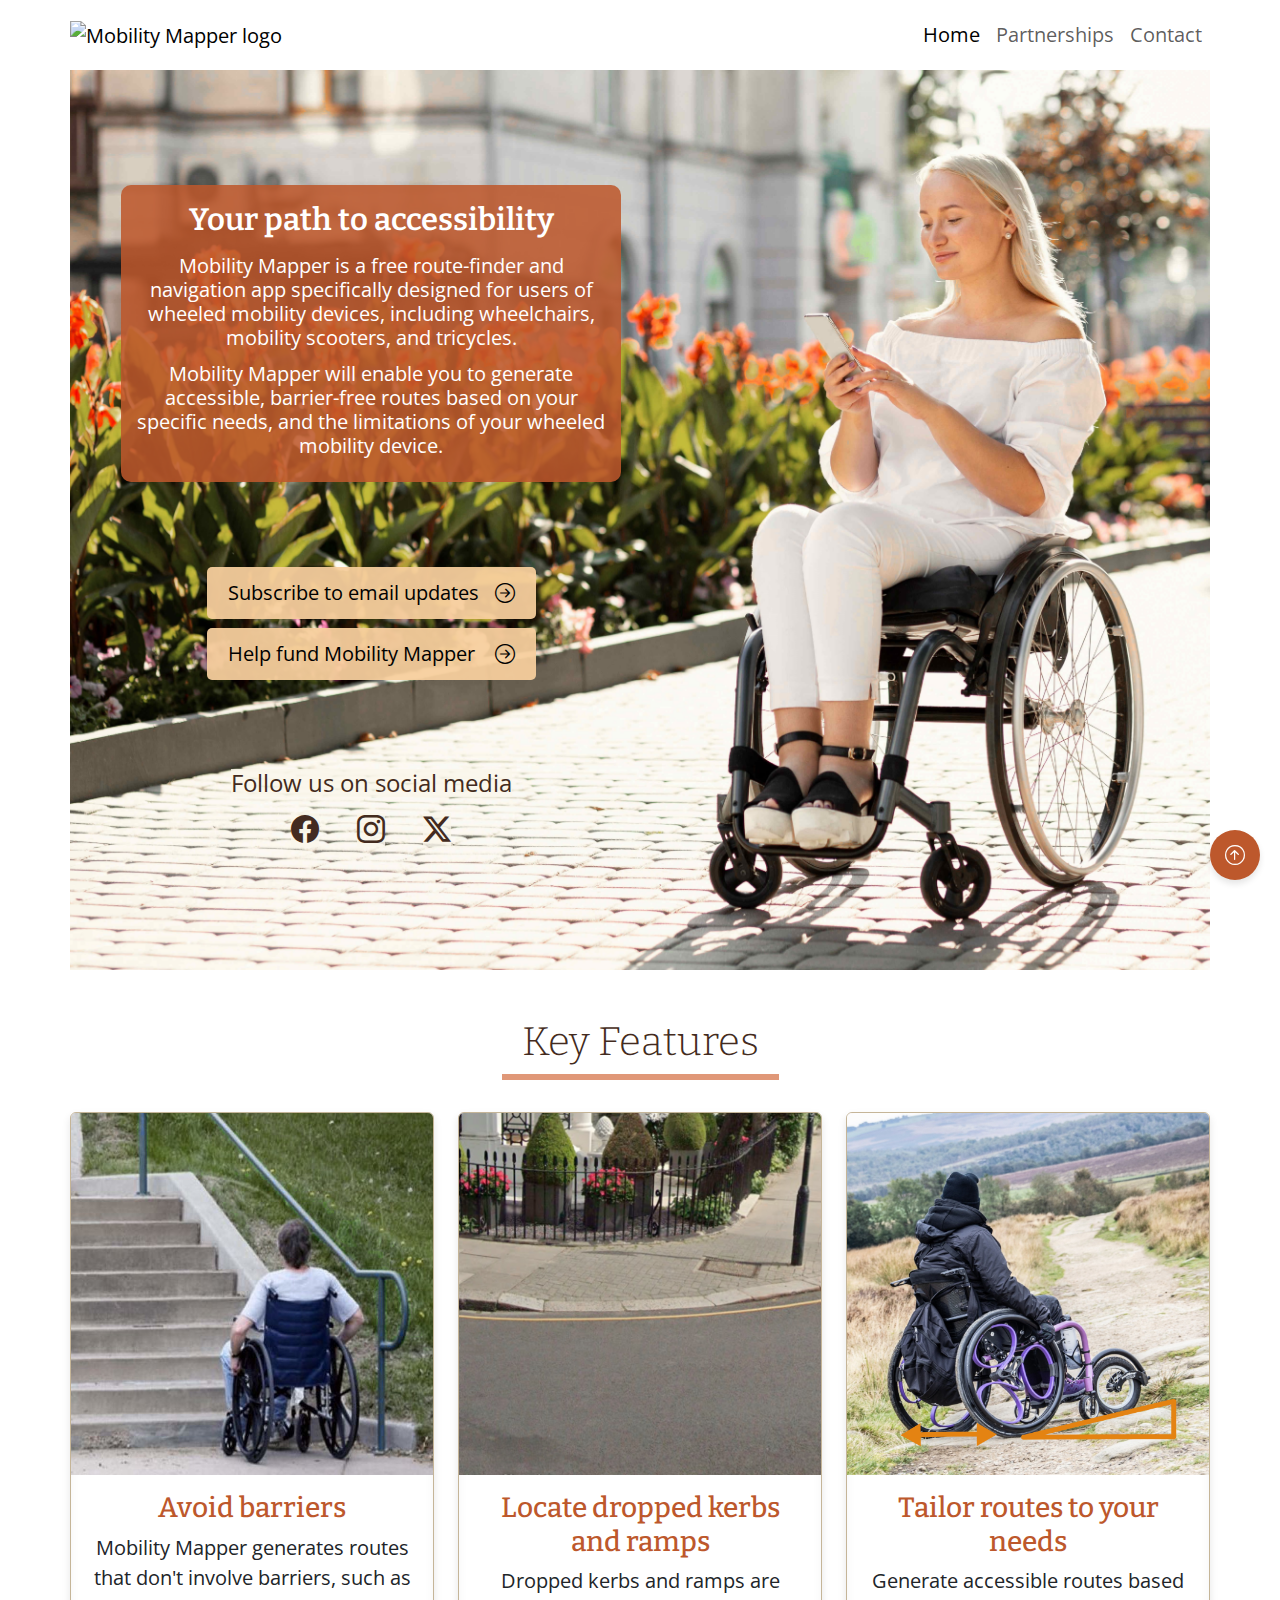
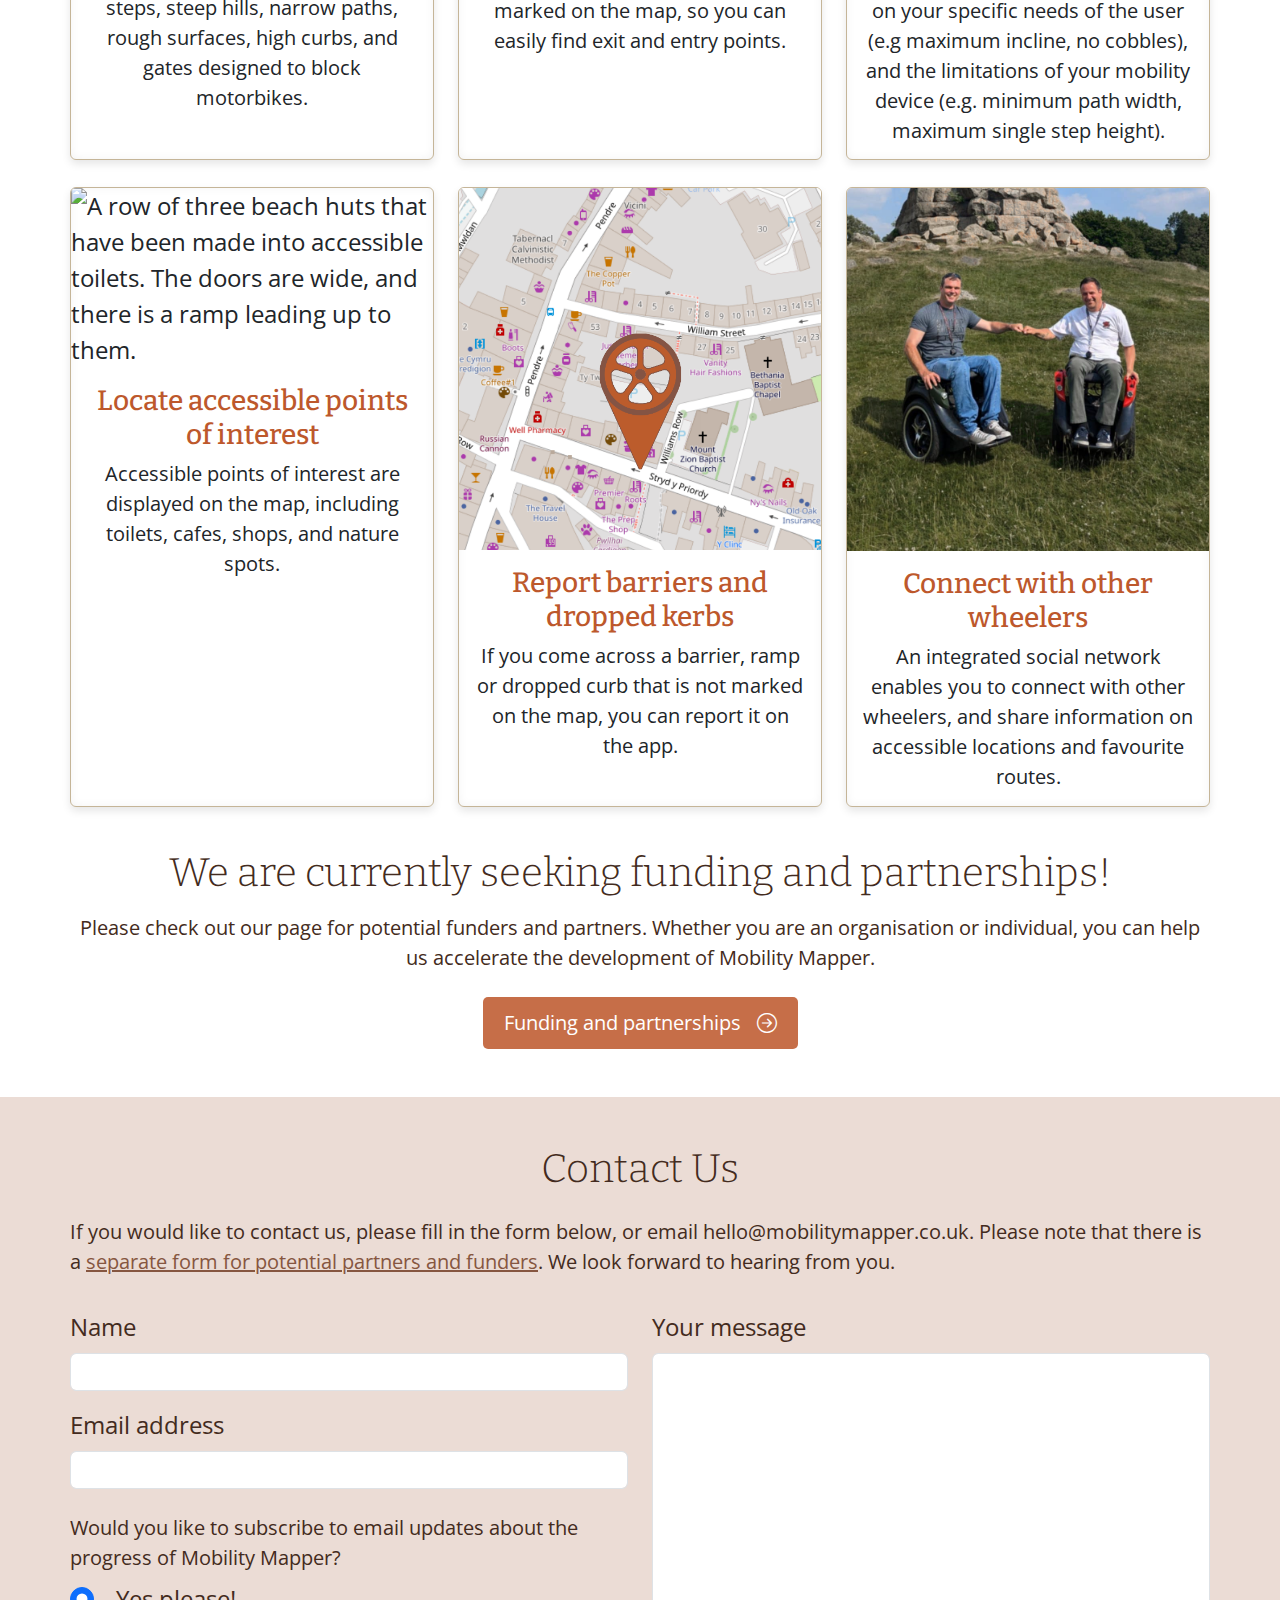
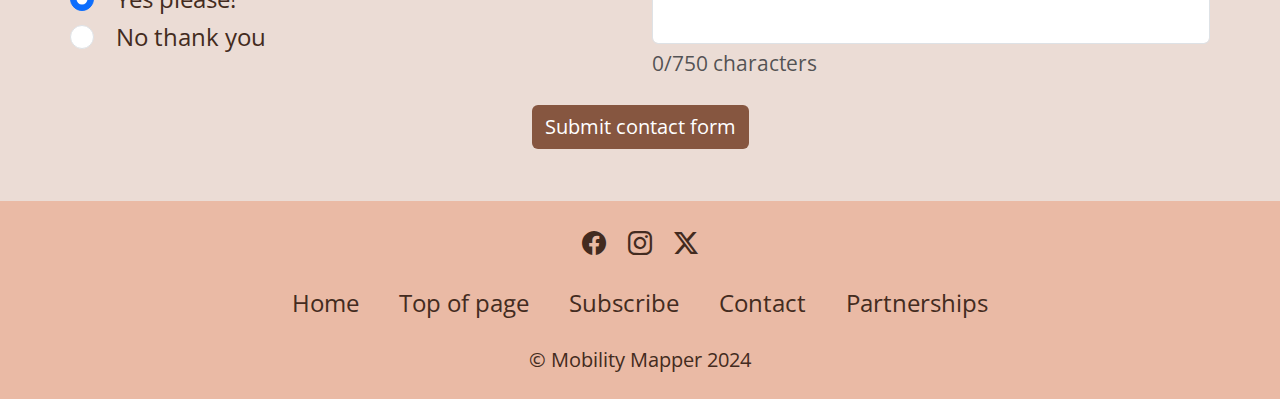
==== index.html @ b9ae4ce2 "Increased padding between sections" ====
<!DOCTYPE html>
<html lang="en">

<head>
    <meta charset="UTF-8">
    <meta name="viewport" content="width=device-width, initial-scale=1.0">
    <meta name="description" content="Mobility Mapper is a free route-finder and navigation app specifically designed for users of wheeled mobility devices, including wheelchairs, mobility scooters, and tricycles. Mobility Mapper will enable you to generate accessible, barrier-free routes based on your specific needs, and the limitations of your wheeled mobility device.">
    <title>Mobility Mapper</title>
    <!-- favicons generated by favicon.io -->
    <link rel="apple-touch-icon" sizes="180x180" href="./assets/favicons/apple-touch-icon.png">
    <link rel="icon" type="image/png" sizes="32x32" href="./assets/favicons/favicon-32x32.png">
    <link rel="icon" type="image/png" sizes="16x16" href="./assets/favicons/favicon-16x16.png">
    <!-- Bootstrap CSS Link -->
    <link href="https://cdn.jsdelivr.net/npm/bootstrap@5.3.3/dist/css/bootstrap.min.css" rel="stylesheet"
        integrity="sha384-QWTKZyjpPEjISv5WaRU9OFeRpok6YctnYmDr5pNlyT2bRjXh0JMhjY6hW+ALEwIH" crossorigin="anonymous">
    <!-- Custom CSS Link -->
    <link rel="stylesheet" href="assets/css/style.css">
</head>

<body>

    <!-- Navbar, expands on tablets-->
    <nav class="navbar navbar-expand-md">
        <div class="container nav-container">

            <!-- Logo - left aligned-->
            <a class="navbar-brand" href="index.html">
                <img src="./assets/images/logo.png" alt="Mobility Mapper logo" class="logo">
            </a>

            <!-- Hamburger menu icon for sm screens -->
            <button class="navbar-toggler" type="button" data-bs-toggle="collapse"
                data-bs-target="#navbarSupportedContent" aria-controls="navbarSupportedContent" aria-expanded="false"
                aria-label="Toggle navigation">
                <span class="navbar-toggler-icon"></span>
            </button>

            <!-- Navbar links - right aligned -->
            <div class="collapse navbar-collapse" id="navbarSupportedContent">
                <ul class="navbar-nav ms-auto h5">
                    <li class="nav-item">
                        <a class="nav-link active" aria-current="page" href="index.html">Home</a>
                    </li>
                    <li class="nav-item">
                        <a class="nav-link" href="partnerships.html">Partnerships</a>
                    </li>
                    <li class="nav-item">
                        <a class="nav-link" href="#contact-form-section">Contact</a>
                    </li>
                </ul>
            </div>
            
        </div>
    </nav>

    <!-- Header -->
    <header class="container">

        <!-- For SEO only, not visible -->
        <h1 class="invisible">Mobility Mapper</h1>

        <!-- Hero image with cover title -->
        <section class="hero" id="hero-home">

            <!-- Cover title - for sm screens only  -->
            <div class="cover-title-sm background-orange-4-a p-2 mt-2">
                <h2 class="font-white mx-1 mt-2">Your path to accessibility</h2>
            </div>

        </section>

        <!-- Cover text: Below hero image for small screen sizes, on hero image for medium screns -->
        <div class="py-4 px-2 py-md-0 px-md-0 background-orange-linear" id="cover-text-call">

            <div class="cover-text font-white-md text-center background-orange-4-a-md pt-2 pb-3 p-md-3">

                <!-- Cover title for md screens only -->
                <h2 class="show-md font-white pb-md-2 cover-title-md" id="home-title-md">Your path to accessibility</h2>

                <!-- Cover text -->
                <p class="h5 pb-1">Mobility Mapper is a free route-finder and navigation app specifically
                    designed for users of wheeled mobility devices, including wheelchairs, mobility scooters, and tricycles.</p>
                <p class="h5">Mobility Mapper will enable you to generate accessible, barrier-free routes
                    based on your specific needs, and the limitations of your wheeled mobility device.</p>

            </div>

            <!-- Call to action buttons -->
            <div id="cover-call-to-action">

                <!-- Subscribe to emails - opens a form in a modal -->
                <button type="button" class="btn btn-lg button-orange button-mango-md mb-3 mb-md-1"
                    data-bs-toggle="modal" data-bs-target="#modal">Subscribe to email updates <i
                        class="bi bi-arrow-right-circle align-end"></i></button>

                <!-- Go to partnerships page -->
                <a href="partnerships.html" class="btn btn-lg button-orange button-mango-md">
                    Help fund Mobility Mapper <i class="bi bi-arrow-right-circle align-end"></i>
                </a>
            </div>

            <!-- Social Media -->
            <div id="follow-social-media" class="text-center mt-4 mt-md-0">

                <div class="background-cream-md mb-2">
                    <!-- mb-0 necessary to stop background colour spreading below text -->
                    <h4 class="mb-0">Follow us on social media</h4>
                </div>

                <!-- Social media icons -->
                <div class="h3 mt-2">
                    <!-- Facebook -->
                    <a href="https://www.facebook.com/profile.php?id=61556696245180" target="_blank"
                        rel="noopener noreferrer">
                        <i class="bi bi-facebook mx-3 background-cream-md"></i>
                    </a>
                    <!-- Instagram -->
                    <a href="https://www.instagram.com/mobilitymapper/" target="_blank" rel="noopener noreferrer">
                        <i class="bi bi-instagram mx-3 background-cream-md"></i>
                    </a>
                    <!-- X -->
                    <a href="https://www.x.com/MobilityMapper" target="_blank" rel="noopener noreferrer">
                        <i class="bi bi-twitter-x mx-3 background-cream-md"></i>
                    </a>
                </div>
            </div>

        </div>
    </header>

    <!-- Main content -->
    <main>

        <!-- Key Features Section -->
        <section id="key-features" class="container mt-5">
            <div class="row">

                <!-- Key Features Title -->
                <div class="col-12 text-center mb-4">
                    <h2 class="display-6 mm-underline border-bottom-orange">Key Features</h2>
                </div>

                <!-- Key Features Cards -->

                <!-- Stairs -->
                <div class="col-12 col-md-6 col-xl-4">
                    <div class="card">
                        <img src="./assets/images/stairs.jpg" class="card-img-top"
                            alt="A man in a wheelchair at the bottom of a set of steps, looking up at them. He is facing away from us.">
                        <div class="card-body">
                            <div>
                                <h3 class="card-title">Avoid barriers</h3>
                            </div>
                            <p class="card-text">
                                Mobility Mapper generates routes that don't involve barriers, such as steps, steep
                                hills, narrow paths, rough surfaces, high curbs, and gates designed to block motorbikes.
                            </p>
                        </div>
                    </div>
                </div>

                <!-- Dropped kerbs -->
                <div class="col-12 col-md-6 col-xl-4">
                    <div class="card">
                        <img src="./assets/images/dropped_kerb_london.jpeg" class="card-img-top"
                            alt="A dropped kerb on a path next to a road.">
                        <div class="card-body">
                            <div>
                                <h3 class="card-title">Locate dropped kerbs and ramps</h3>
                            </div>
                            <p class="card-text">
                                Dropped kerbs and ramps are marked on the map, so you can easily find exit and entry
                                points.
                            </p>
                        </div>
                    </div>
                </div>

                <!-- Device dimensions -->
                <div class="col-12 col-md-6 col-xl-4">
                    <div class="card">
                        <img src="./assets/images/device_dimensions.jpg" class="card-img-top"
                            alt="A man in a wheelchair looking at the path ahead of him. There is an orange, double-ended arrow spanning the width of the wheelchair, and an orange triangle under the wheelchair, representing a slope.">
                        <div class="card-body">
                            <div>
                                <h3 class="card-title">Tailor routes to your needs</h3>
                            </div>
                            <p class="card-text">
                                Generate accessible routes based on your specific needs of the user (e.g maximum
                                incline, no cobbles), and the limitations of your mobility device (e.g. minimum path
                                width, maximum single step height).
                            </p>
                        </div>
                    </div>
                </div>

                <!-- Points of interest -->
                <div class="col-12 col-md-6 col-xl-4">
                    <div class="card">
                        <img src="./assets/images/accessible_toilet.jpg" class="card-img-top"
                            alt="A row of three beach huts that have been made into accessible toilets. The doors are wide, and there is a ramp leading up to them.">
                        <div class="card-body">
                            <div>
                                <h3 class="card-title">Locate accessible points of interest</h3>
                            </div>
                            <p class="card-text">
                                Accessible points of interest are displayed on the map, including toilets, cafes, shops,
                                and nature spots.
                            </p>
                        </div>
                    </div>
                </div>

                <!-- Report barriers -->
                <div class="col-12 col-md-6 col-xl-4">
                    <div class="card">
                        <img src="./assets/images/locate_dropped_kerbs.png" class="card-img-top"
                            alt="A map with a large orange Mobility Mapper marker, indicating the location of a dropped kerb or barrier.">
                        <div class="card-body">
                            <div>
                                <h3 class="card-title">Report barriers and dropped kerbs</h3>
                            </div>
                            <p class="card-text">
                                If you come across a barrier, ramp or dropped curb that is not marked on the map, you
                                can report it on the app.
                            </p>
                        </div>
                    </div>
                </div>

                <!-- Connect with other wheelers -->
                <div class="col-12 col-md-6 col-xl-4">
                    <div class="card">
                        <img src="./assets/images/Matt_Walker.jpg" class="card-img-top"
                            alt="Two smiling men in wheelchairs facing us and giving each other a fist bump.">
                        <div class="card-body">
                            <div>
                                <h3 class="card-title">Connect with other wheelers</h3>
                            </div>
                            <p class="card-text">
                                An integrated social network enables you to connect with other wheelers, and share
                                information on accessible locations and favourite routes. </p>
                        </div>
                    </div>
                </div>

            </div>
        </section>

        <!-- Seeking funding section -->
        <section id="seeking-funding" class="mt-2 mb-4 text-center container">
            <h2 class="my-3 display-6">We are currently seeking funding and partnerships!</h2>
            <p class="mb-4">Please check out our page for potential funders and partners. Whether you are
                an organisation or individual, you can help us accelerate the development of Mobility Mapper.</p>
            <!-- Go to partnerships page -->
            <a href="partnerships.html" class="btn btn-lg button-orange mb-4">
                Funding and partnerships<i class="bi bi-arrow-right-circle"></i>
            </a>
        </section>

        <button id="backToTop" title="Back to Top"><i class="bi bi-arrow-up-circle"></i></button>

    </main>

    <!-- Footer -->
    <footer class="background-orange-2">

        <!-- Personal contact form -->
        <section class="mt-6 py-5 px-1 form-background form-xxl-padding" id="contact-form-section">
            <div class="container">

                <div class="mb-4">
                    <h2 class="display-6 text-center">Contact Us</h3>
                    <div id="contact-message">
                        <!-- This is replaced by the response message when the contact form is submitted -->
                        <p class="text-start py-3">If you would like to contact us, please fill in
                            the form below, or email hello@mobilitymapper.co.uk. Please note that there is a <a
                                href="partnerships.html#business-contact-section">separate form for potential
                                partners and funders</a>. We look forward to hearing from you.</p>
                    </div>
                </div>

                <!-- Form -->
                <form id="contact-form">
                    <div class="row g-4">
                        <div class="col-12 col-lg-6 mt-0">

                            <!-- Name -->
                            <div>
                                <label for="name-home" class="form-label">Name</label>
                                <input type="text" class="form-control" id="name-home" name="name" required>
                            </div>

                            <!-- Email -->
                            <div>
                                <label for="email-home" class="form-label">Email address</label>
                                <input type="email" class="form-control" id="email-home" name="email" required>
                            </div>

                            <!-- Subscribe -->
                            <div>
                                <p class="mb-2 mt-4">Would you like to subscribe to email updates about the
                                    progress of Mobility Mapper?</p>
                            </div>
                            <!-- radio buttons -->
                            <!-- yes -->
                            <div class="form-check">
                                <input type="radio" class="form-check-input" id="yes" name="subscribe" value="yes"
                                    checked>
                                <label class="form-check-label" for="yes">Yes please!</label>
                            </div>
                            <!-- no -->
                            <div class="form-check">
                                <input type="radio" class="form-check-input" id="no" name="subscribe" value="no">
                                <label class="form-check-label" for="no">No thank you</label>
                            </div>

                        </div>

                        <!-- Message -->
                        <div class="col-12 col-lg-6 mt-0">
                            <label for="message" class="form-label">Your message</label>
                            <textarea class="form-control auto-expand-textarea-md" rows="5" id="message" name="message"
                                maxlength="750" required></textarea>
                            <div id="passwordHelpBlock" class="form-text">
                                <span id="charCount">0</span>/750 characters
                            </div>
                        </div>

                        <!--Submit button-->
                        <div class="col-12 mt-lg-5 mb-lg-1 d-flex justify-content-center">
                            <button type="submit" class="btn button-coffee">Submit contact form</button>
                        </div>

                    </div>
                </form>
            </div>
        </section>

        <!-- Lower footer -->
        <div class="py-4">

            <!-- Social media icons -->
            <div class="text-center">
                <a href="https://www.facebook.com/profile.php?id=61556696245180" target="_blank"
                    rel="noopener noreferrer">
                    <i class="bi bi-facebook mx-2"></i>
                </a>
                <a href="https://www.instagram.com/mobilitymapper/" target="_blank" rel="noopener noreferrer">
                    <i class="bi bi-instagram mx-2"></i>
                </a>
                <a href="https://www.x.com/MobilityMapper" target="_blank" rel="noopener noreferrer">
                <i class="bi bi-twitter-x mx-2"></i>
                </a>
            </div>

            <!-- Footer navigation -->
            <div class="container py-4">
                <!--equal spacing between the text links-->
                <div class="row d-flex justify-content-center align-items-center gap-1 gap-md-3 px-2">
                    <div class="col-auto"><a href="index.html">Home</a></div>
                    <div class="col-auto"><a href="index.html">Top of page</a></div>
                    <div class="col-auto"><a href="#" data-bs-toggle="modal" data-bs-target="#modal">Subscribe</a></div>
                    <div class="col-auto"><a href="#contact-form-section">Contact</a></div>
                    <div class="col-auto"><a href="partnerships.html">Partnerships</a></div>
                </div>
            </div>

            <!--Copyright -->
            <div class="text-center">
                <p class="mb-0">&copy; Mobility Mapper 2024</p>
            </div>

        </div>

    </footer>

    <!-- Modal -->
    <div class="modal fade" id="modal" tabindex="-1" aria-labelledby="modal-label" aria-hidden="true">
        <div class="modal-dialog modal-lg">
            <div class="modal-content">

                <!-- Modal header -->
                <div class="modal-header">
                    <img src="./assets/images/marker_300_x_501.png" alt="Mobility Mapper marker" class="modal-marker">
                    <h1 class="modal-title" id="modal-label">Subscribe</h1>
                    <button type="button" class="btn-close" data-bs-dismiss="modal" aria-label="Close"></button>
                </div>

                <!-- Modal body -->
                <div class="modal-body">
                    <p>Subscribe to our newsletter for the latest updates on the development of
                        Mobility Mapper.</p>

                    <!-- Form -->
                    <form id="subscribe-form" class="row g-3">

                        <!-- Name -->
                        <div class="col-12 col-lg-6">
                            <label for="name" class="form-label">Name</label>
                            <input type="text" class="form-control" id="name" name="name" required>
                        </div>

                        <!-- Email -->
                        <div class="col-12 col-lg-6">
                            <label for="email" class="form-label">Email address</label>
                            <input type="email" class="form-control" id="email" name="email" required>
                        </div>

                        <!--Submit button-->
                        <div class="col-12 mt-4 mb-1">
                            <button type="submit" class="btn button-orange">Submit</button>
                        </div>

                    </form>
                </div>

                <!-- Placeholder for the response message -->
                <div id="response-message" class="mt-4"></div>

            </div>
        </div>
    </div>

    <!-- Bootstrap JS Links -->
    <script src="https://cdn.jsdelivr.net/npm/bootstrap@5.3.3/dist/js/bootstrap.bundle.min.js"
        integrity="sha384-YvpcrYf0tY3lHB60NNkmXc5s9fDVZLESaAA55NDzOxhy9GkcIdslK1eN7N6jIeHz"
        crossorigin="anonymous"></script>
    <!-- Email subscription js-->
    <script src="./assets/js/subscribe.js"></script>
    <!-- Contact form js-->
    <script src="./assets/js/contact-personal.js"></script>
    <!-- Back to top js-->
    <script src="./assets/js/back-to-top.js"></script>
</body>

</html>
---- assets/css/style.css ----
/* Google Fonts */
/* @import url('https://fonts.googleapis.com/css2?family=Open+Sans:ital,wght@0,300..800;1,300..800&display=swap'); */
@import url('https://fonts.googleapis.com/css2?family=Bitter:ital,wght@0,100..900;1,100..900&family=Open+Sans:ital,wght@0,300..800;1,300..800&display=swap');

/* Bootstrap icons */
@import url("https://cdn.jsdelivr.net/npm/bootstrap-icons@1.11.3/font/bootstrap-icons.min.css");

:root {
	--primary-font: 'Open Sans', sans-serif;
	--secondary-font: 'Bitter', serif;

	/* Colour palette */
	/* Each colour of the main theme has shade and opacity variations */
	/* Main colour has suffix -4, lower integers indicate lighter shades, higher integers darker shades */
	/* All variations are included below for completeness and available for later iterations of the website, but not necessarily used */
	/* Colours with opacity < 1 denoted by suffix -a or -b */

	/* Orange */
	--color-orange-1: #f5ddd2; 
	--color-orange-2: #eabaa5; 
	--color-orange-2-b: #ebbaa6d9; 
	--color-orange-3: #e09878;  	
	--color-orange-3-a: #e09878DD; 
	--color-orange-4: #bd582c; 	/* main colour */
	--color-orange-4-a: #bd582cdd; 
	--color-orange-4-b: #bd582cbb;
	--color-orange-5: #8e4221; 
	--color-orange-6: #5f2c16;
	
	/* Coffee */
	--color-coffee-1: #ebdcd5;
	--color-coffee-2: #D7B8AB; 	
	--color-coffee-3: #C29580;
	--color-coffee-4: #865640;
	--color-coffee-4-a: #865640da; 
	--color-coffee-5: #644030;
	--color-coffee-6: #432b20; 	/* main font-color */
	--color-coffee-6-a: #432b20cc; 

	/* Green */
	--color-green-1: #E0E4DB;
	--color-green-1-a: #E0E4DBCC;
	--color-green-2: #C1CAB6;
	--color-green-2-a: #C1CAB6CC;
	--color-green-3: #A2AF92; 
	--color-green-4: #637052; 
	--color-green-4-a: #637052cc;
	--color-green-5: #4A543E;
	--color-green-6: #313829;

	/* Brown */
	--color-brown-1: #ECE6DD;
	--color-brown-2: #D8CEBA;
	--color-brown-3: #C5B598;
	--color-brown-4: #9B8357;
	--color-brown-5: #746241;
	--color-brown-6: #4E422C;

	/* Mango */
	--color-mango-1: #FBE6CE;
	--color-mango-2: #F7CE9D;
	--color-mango-2-a: #F7CE9DF0;
	--color-mango-3: #F3B56C;
	--color-mango-3-a: #F3B56CF0;
	--color-mango-4: #E48312;
	--color-mango-5: #AB620E;
	--color-mango-6: #724209;

}

/* Asterisk wildcard selector to override default styles added by the browser */
* {
	padding: 0;
	margin: 0;
	box-sizing: border-box; /* Ensures that when we set the height or width to an element, it will be applied to the entire element, including the border. */
}

html {
    font-size: 16px; /* Ensure 1rem is equal to 16px */
}


body {
	/* Font family and colour */
	font-family: var(--primary-font), sans-serif;
	color: var(--color-coffee-6);
}

a {
	text-decoration: none;
	color: var(--color-coffee-6);
	cursor: pointer;
}

h2, .h2 {
	font-family: var(--secondary-font), sans-serif;
	font-weight: 700;
}

h3, .h3 {
	font-family: var(--secondary-font), sans-serif;
	font-weight: 600;
}

h3, .h3, h4, .h4, h5, .h5, h6, .h6 {
	font-weight: 400;
}

/* Visibility */
.invisible {
	display: none;
}

/* Buttons */
.btn {
	cursor: pointer;
    transition: background-color 0.3s ease; /* Smooth transition on hover */
}

/* Custom font classes */

/* For text on background images */
.font-white {
	color: white;
}

/* Partnershps contents list bullets */
.font-orange-4 {
	color: var(--color-orange-4);
}

/* Parnerships differentiators list icons */
/* This needs to be before the background colours in this file to work */
.icon-svg {
	height: calc(3rem + .7vw);
    width: auto;
    margin-right: 15px; /* Space between the icon and text */
    object-fit: cover;
	border: 2px solid;
    border-radius: 5px;
}

/* background colours */

/* Used in footer */
.background-orange-2 {
	background-color: var(--color-orange-2);
}

/* Cover text hero image background */
.background-orange-4-a {
background-color: var(--color-orange-4-a);
}

/* Stuck at home cover text background */
.background-green-4-a {
	background-color: var(--color-green-4-a);
}

/* Differentiators list item backgrounds */

.background-green-2 {
	background-color: var(--color-green-2);
}

.background-brown-2 {
	background-color: var(--color-brown-2);
}

.background-coffee-2 {
	background-color: var(--color-coffee-2);
}	

/* Border colours */

/* Differentiators list icon borders */

.border-orange-3 {
	border-color: var(--color-orange-3);
}

.border-brown-3 {
	border-color: var(--color-brown-3);
}

.border-green-3 {
	border-color: var(--color-green-3);
}

.border-coffee-3 {
	border-color: var(--color-coffee-3);
}

/* Constrain width of content  */

.width-300 {
	width: 300px;
}

.max-width-700 {
	max-width: 700px;
}

/* Custom buttons */

.button-orange {
	border-radius: 5px;
	background-color: var(--color-orange-4-a);
	color: white;
	display: flex;
	align-items: center; 
    justify-content: center;
    padding: 10px 20px;
}

.button-orange:hover {
	background-color: var(--color-orange-3);
	color: black;
}

/* Position arrow icon on the right of the text */
.button-orange i {
	margin-left: auto; /* Pushes the icon to the right */
	display: flex;
    align-items: center;
	padding-left: 1rem; /* adds space between icon and text */
}

.business-button {
	background-color: var(--color-orange-4-a);
	color: white;
}

.business-button:hover {
	background-color: var(--color-orange-4-b);
	color: white;
}

.button-coffee {
	background-color: var(--color-coffee-4);
	color: white;
}

.button-coffee:hover {
	background-color: var(--color-coffee-4-a);
	color: white;
}

/* Cards */
.card {
    border-color: var(--color-brown-3);
    margin-bottom: 1.5rem; /* Add vertical spacing between cards */
	box-shadow: 0 4px 8px rgba(0, 0, 0, 0.1), inset 0 0 10px rgba(0, 0, 0, 0.05); /* Outer and inner shadow for depth */
}

/* Header */

header.container {
	--bs-gutter-x: 0; /* Remove Bootstrap gutter for the header */
	padding: 0;
}

/* Navbar */

.navbar {
	min-height: 70px;
}

.navbar .logo {
	height: 40px
}

.navbar-brand {
	padding: 0;
	margin-right: 0;
}

.navbar-nav .nav-link {
	padding-top: 0.3rem;
	padding-bottom: 0.3rem;
}

/* Hero section */

/* Both pages hero image */
.hero {
	width: 100%;
	height: 600px;
	background-size: cover;
	background-repeat: no-repeat;
	position: relative; /* For adding hero text relative to the hero image */
}

/* Home page hero image */
#hero-home {
	background-image: url("../images/home_hero_image.jpg");
	background-position: 95% 100%;
}

/* Partnerships page hero image */
#hero-partnerships {
	background-image: url("../images/partnerships.jpg");
	background-position: 100% 100%;
}

/* Cover text */

/* Container for cover text title for small screens */
.cover-title-sm {
	position: absolute;
	width: 180px;
}

/* reduce font-weight */
.cover-title-sm h2 {
	font-weight: 400;
	line-height: 1.3;
}

/* Only show cover-title-md on medium screens */
.show-md {
	display: none;
}

/* Background for cover text for sm screens */
.background-orange-linear {
	background: linear-gradient(to bottom, var(--color-orange-2), var(--color-orange-3)); /* Soft gradient background */
}

/* Partnerships page cover text */
#cover-text-call-partnership {
	/* Centre contents */
	display: flex;
    flex-direction: column;
    align-items: center;
    gap: 0.3rem;
    margin: 0 auto;
}

/* call-to-action buttons */

/* Container for call-to-action-buttons */
#cover-call-to-action {
	display: flex;
    flex-direction: column;
    align-items: center;
    gap: 0.3rem; /* Spacing between the buttons */
	margin: 0 auto; /* centers container */
}

#cover-call-to-action .btn {
    width: 100%; /* Makes both buttons full width of their container */
    max-width: 335px; /* stops buttons stretching too wide on sm*/
}

/* Partnerships - contents section */
.list-group-item {
	padding-bottom: 0.5rem;
}

/* react to mouse hover */
.list-group-item:hover {
	text-decoration: underline;	
}

/* Key Features (home) and Problems (partnerships) Section */



/* Section title underlines */
.mm-underline {
	border-bottom: 0.4rem solid;
	padding-bottom: 5px; /* Add spacing between the text and line */
	display: inline-block; /* Ensures the line doesn't stretch full-width */
	padding: 0 20px 0.5rem 20px; /* makes the line wider than the text */
}

.border-bottom-orange {
	border-bottom-color: var(--color-orange-3);
}

.border-bottom-green {
	border-bottom-color: var(--color-green-3)
}

/* Card title font */
.card-title {
	color: var(--color-orange-4);
	font-weight: 500;
	text-align: center;
}

/* Card body text */
.card-text {
	text-align: center;
}

/* Home page seeking funding section */

/* Center button */
#seeking-funding .button-orange {
	display: inline-flex;  
    align-items: center;   /* Centers the text and icon vertically */
    justify-content: center; /* Centers content horizontally */
    width: auto;           /* Ensures the button width matches its content */
}

/* Partnerships: Stuck at home section */

#stuck-at-home {
	width: 100%;
	height: 1000px; /* Ensure the section is tall enough to contain the text boxes without covering the person */
	background-size: cover;
	background-repeat: no-repeat;
	position: relative; /* For adding text relative to the image */
	background-image: url("../images/wheelchair_indoors.jpg");
	background-position: 39% 100%;
}

#stuck-text-1 {
	position: absolute;
	left: 0;
	width: 95%;
}

#stuck-text-2 {
	position: absolute;
	bottom: 1rem;
	right: 0;
	width: 90%;
}

/* Our solution section */

/* Mobility Mapper custom bullets */

ul.mm-bullets {
	padding-left: 0; /* Remove default padding on small screens */
}

/* Custom bullet points with wheel icon */
ul.mm-bullets > li {
    background-image: url('../images/wheel_bullet.png');
    background-repeat: no-repeat;
    background-position: 0 0.5rem; /* Adjust vertical alignment */
    padding-left: 2rem; 			/* Space for the wheel image */
	list-style-type: none;
	padding-bottom: 0.5rem;
	display: list-item; /* Retain bullets while keeping items inline */
	text-align: left; 	/* Ensure text is left-aligned */
	width: auto; 		/* Prevent items from taking full width */
	margin-bottom: 0.5rem; /* Add spacing between list items */
}

/* Style sub bullet points */
ul.mm-bullets > li > ul > li {
	padding-top: 0.5rem;
	list-style-type: disc;
}

/* Colour sub bullet points orange */
ul.mm-bullets li::marker {
    color: #8E4221CC;
}

/* Partnerships: Market Section */

/* Market Size */

#market-border-green {
	border: 2px solid var(--color-green-2);
	border-radius: 10px;
	height: 100%; /* Make border takes up full height of container */
    display: flex; 			/* Stack children */
    flex-direction: column; /* Stack children */
    justify-content: space-between;	/* Space out children evenly */
}

#market-size-box {
	max-width: 400px;
	/* Make the 3 rows equal height: */
	display: grid;
	grid-auto-rows: 1fr;
    align-items: center; /* Vertically centers the grid items */
    justify-content: center; /* Horizontally centers the grid items */
    height: 100%;	
}

/* Boxes with green background for statistics */
.green-box {
	padding-top: 1rem; 
	padding-bottom: 1rem;
	border: 1px solid var(--color-coffee-6);
	border-radius: 15px;
	background-color: var(--color-green-2);
}

/* Market validation */

#market-border-orange {
	border: 2px solid var(--color-orange-2);
	border-radius: 10px;
}

/* speech bubble for market validation text */
.speech-bubble {
    position: relative; /* allows the use of the ::after pseudo-element for the speech bubble tail. */
    background-color: var(--color-orange-2); /* Bubble background color */
    border-radius: 15px;
    padding: 20px;
    max-width: 400px; 
}

/* speech bubble tail - Creates the triangular tail using borders */
.speech-bubble::after {
    content: "";
    position: absolute;
    bottom: -24px; /* Position it below the bubble */
    left: 40px; /* Adjust this value to move the tail */
    border-width: 25px 20px 0; /* sets the triangle size - top, left/right, bottom */
    border-style: solid;
    border-color: var(--color-orange-2) transparent transparent transparent; /* Match bubble background color */
    display: block;
    width: 0;
}

/* Partnerships: Differentiators section */

.equal-height-rows-container {
    display: grid;
    grid-template-rows: repeat(10, 1fr); /* Creates 10 equally sized rows */
    gap: 10px; /* spacing between rows */
}

.row-item {
    display: flex;
    align-items: center; /* Vertically center content within each row */
    padding: 10px 10px 10px 10px; /* top right bottom left */
    border-radius: 5px;
}

.row-item p {
	margin: 0; /* Remove default margin */
}

/* MM will also benefit section */

.who-else-box {
    display: flex;
    align-items: center;
    gap: 20px;
	min-height: 120px; /* Ensures enough space for the circle */
}

.circle-icon {
    display: flex;
    justify-content: center;
    align-items: center;
    min-width: 100px; /* Ensure icon is not squashed */
    width: 100px;
    height: 100px;
    border-radius: 50%;
	flex-shrink: 0; /* Prevents icon from shrinking */
}

.who-else-text {
	display: flex;
    flex-direction: column;
    justify-content: center; /* Vertically centers the text */
    flex: 1;
	padding-left: 1rem;
}

.who-else-text h3 {
	font-weight: bold;
}

.who-else-text p {
	margin: 0; /* Remove default margin so the text center aligns with that of the circle to its left */
}

.who-else-icon {
	height: calc(3rem + .7vw);
    width: auto;
    object-fit: cover;
}

 /* Back to Top Button */
 #backToTop {
	position: fixed;
	bottom: 20px;
	right: 20px;
	display: none;
	background-color: var(--color-orange-4);
	color: white;
	border: none;
	border-radius: 50%;
	width: 50px;
	height: 50px;
	box-shadow: 0px 4px 6px rgba(0, 0, 0, 0.1);
	cursor: pointer;
	z-index: 1000;
	font-size: 20px;
	align-items: center;
	justify-content: center;
	display: flex;
	transition: opacity 0.3s ease-in-out;
}

#backToTop:hover {
	background-color: var(--color-orange-4);
}

/* Footer */

/* Business contact form  */
.form-background {
	background-color: var(--color-coffee-1);
}

#contact-message a {
	text-decoration: underline;
	color: var(--color-coffee-4);
}

.form-label {
	margin-top: 1rem;
}

.form-check-label {
    margin-left: 10px;
}

#business-form-button {
	/* center */
	display: flex;
	justify-content: center;
	align-items: center;
}

/* Email sign-up modal */

.modal-header h1 {
	font-size: calc(1.2rem + .6vw);
}

.modal-button:hover {
	background-color: #C2BC80;
	color: black;
}

.modal-marker {
	height: 2rem;
	margin-right: 1rem;
}

/* Media queries

/* Extra small screen (380px and below) */
@media screen and (max-width: 380px) {

	/* Reduce navbar logo size */
	.navbar .logo {
		height: 35px
	}
	
	/* Home page cover title must be smaller to not cover the persons head */
	/* Reposition home page hero image */
	#hero-home {
		background-image: url("../images/home_hero_image.jpg");
		background-position: 93% 100%;
	}

	/* Container for cover text title for small screens */
	.cover-title-sm {
		position: absolute;
		width: 140px;
	}

	#hero-partnerships .cover-title-sm h2 {
		font-size: 1.2rem;
	}

	#hero-home h2 {
		font-size: 1.2rem;
		margin: 0 0 0.15rem 0 !important; /* margin top right bottom left */
	}
}


/* For partnerships page, on stuck-at-home image: */
@media screen and (max-width: 575px) {

	/* make width 100% for very small screens otherwise text box covers the persons head */
	#stuck-text-1 {
		position: absolute;
		left: 0;
		width: 100%;
	}
}

/* Media query: small screen (576px and up) */
@media screen and (min-width: 576px) {

	/* Spread title to one line (no wrapping) */
	.cover-title-sm {
		display: inline-block;
		width: auto;
	}
}

/* Make dropdown menu appear on the right */
@media (max-width: 767px) {
    .navbar-collapse {
        text-align: right;
        position: absolute;
        top: 100%;
        right: 0;
		padding: 0.5rem 1rem;
        background-color: var(--color-orange-2); /* Add background color if needed */
        z-index: 1;
        border-top: 1px solid #ddd; /* Optional: Adds a border */
    }
}

@media screen and (max-width: 992px) {
	.container {
		/* remove max width for smaller screens */
		max-width: none;
	}
}

@media screen and (max-width: 1200px) {

	/* constrain width on screens up to 1200 (xl) */

	.max-width-md-690 {
		max-width: 690px;
	}
}

/* Media query: tablet layout (768px and up) */
@media screen and (min-width: 768px) {

	:root {
		/* Increase font-size on md screens */
		--bs-body-font-size: 1.25rem; 
		--bs-btn-font-size: 1.25rem;
	}

	/* Increase size of p elements on md screens */
	p, .btn {
		font-size: 1.25rem;
	}

	/* Header hero section */

	/* Bring cover text up onto hero image */
	header {
		position: relative;
		display: grid;
		grid-template-rows: auto;
	}

	/* For hero background image */
	.hero {
		height: 740px;
		padding: 0;
		position: relative; /* For adding hero text relative to the hero image */
	}

	/* Reposition hero image */
	#hero-home {
		background-position: 85% 100%;
	}

	/* Switch off linear cover text background */
	.background-orange-linear {
		/* none */
		background: none
	}

	/* Cover text background */
	.background-orange-4-a-md {
		background: var(--color-orange-4-a);
	}

	.cover-text {
		border-radius: 10px;
		z-index: 10; /* Ensure it appears above the hero background */
	}

	/* Cover text and call to action buttons */
	#cover-text-call {
		/* Bring upwards into #hero image */
		position: absolute;
		top: 50%;
		transform: translateY(-50%);
		left: 2vw;
		width: calc(60vw - 100px); /* responsive width */
		background-color: transparent;
		min-height: 600px;
		display: flex;
        flex-direction: column;
        justify-content: space-between; /* Space out children evenly */
	}

	/* Partnerships cover text */
	#cover-text-call-partnership {
		/* Bring upwards into hero image */
		/* Center in container */
		position: absolute;
		top: 40%;
		left: 50%;
		transform: translate(-50%, -50%);
		width: 65%;
        justify-content: space-between; /* Space out children evenly */
	}

	/* Cover title */

	.cover-title-sm {
		/* Hide for md screens */
		display: none;
	}

	.cover-title-md {
		font-weight: 600;
	}

	#home-title-md {
		/* Make font size slightly smaller to fit title on one line from 768 width */
		font-size: calc(1.3rem + .8vw);
	}

	.show-md {
		/* show  for md screens */
		display: block;
	}

	.font-white-md {
		color: white;
	}

	#cover-call-to-action .btn {
		max-width: none; /* remove max width*/
	}

	/* home page cover buttons change colour on md screens */
	.button-mango-md {
		background-color: var(--color-mango-2-a);
		color: black;
	}

	.button-mango-md:hover {
		background-color: var(--color-mango-3-a);
		color: black;
	}

	/* Partnerships page cover buttons change colour on md screens */
	.business-button {
		background-color: var(--color-green-1-a);
		color: black;
	}
	
	.business-button:hover {
		background-color: var(--color-green-2-a);
		color: black;
	}

	/* Home page cover text social media */
	.background-cream-md {
		/* Make social media cover text easier to read by adding background colour similar to image */
		background-color: #faf6ebcc; /* 80% opacity */
		display: inline-block;
	}

	/* Constrain contents section width */
	.width-md-550 {
		width: 550px;
	}

	/* Home page Key features section */

	/* Make all key features cards the same height for consistency */
	
	/* Ensure the row uses flexbox to align items */
    #key-features .row, #who-else .row {
        display: flex;
        flex-wrap: wrap; /* Ensure items wrap if necessary */
        align-items: stretch; /* Make all cards the same height */
    }
	
	/* Make the card-body just under the height of its parent so there is a vertical gap between the cards */
	#key-features .card, #who-else .card {
		display: flex;
		flex-direction: column;
		height: 96%;
	}

	#key-features .card-title, #who-else .card-title {
		/* Center the title vertically */
			display: flex;
			align-items: center; /* Vertically centers the text */
			justify-content: center; /* Horizontally centers the text */
			height: 100%; /* Make it take full height of the parent container */
	}

	#key-features .card-body, #who-else .card-body {
		flex-grow: 1; /* Make the card-body take up all available space */
	}

	/* Partnerships page stuck at home section */

	/* reduce width */
	#stuck-text-1 {
		width: 70%;
	}
	
	#stuck-text-2 {
		width: 65%;
	}
}

/* Media query: desktop layout (992px and up) */
@media screen and (min-width: 992px) {
	
	:root {
		/* Increase font-size */
		--bs-body-font-size: 1.5rem; 
		--bs-btn-font-size: 1.5rem;
	}

	.container {
		/* remove side gutter to align sides of containers with sides of cover images  */
		--bs-gutter-x: 0; /* Override Bootstrap gutter */
	}

	/* Limit width of homepage cover text container */
	#cover-text-call {
		width: 50%;
	}

	/* Partnerships contact form - Make textarea fill the container */
	.auto-expand-textarea-md {
		width: 100%;
		resize: none; /* Prevent manual resizing */
		height: 80%; /* Make it fill the container */
		box-sizing: border-box;
		padding: 10px;
	}

}

/* Media query: large desktop layout (1200px and up) */
@media screen and (min-width: 1200px) {

	/* Increase height of home hero section and therefore the background image */
	#hero-home {
		height: 900px;
	}

	/* don't let home hero grow any wider */
	#cover-text-call {
		width: 500px; 		/* don't let hero  cover text grow any wider */
		min-height: 670px;  /* make it taller */
		left: 4vw; 			/* Move it to the right a bit */
		
	}

	#problem .card-title {
		font-size: 1.6rem;
	}

	#a-frame {
		padding-left: 0;
		padding-right: 0;
	}

	/* MM will aslo benefit section */
	.who-else-box-xl
	{
		height: 170px; /* Ensure both boxes are the same height */
	}

	#who-else .row {
		--bs-gutter-x: 1rem; /* Reduce Bootstrap gutter */
	}
	
	/* Decrease card title font-size as four cards in one row */
	#who-else .card-title {
		font-size: 1.3rem;
	}
}

/* Media query: extra large desktop layout (1400px and up) */
@media screen and (min-width: 1400px) {

	/* Max width of all content */
	.container {
		max-width: 1140px;
	}
}

@media screen and (min-width: 1800px) {
	/* Increase contact us top and bottom padding */
	.form-xxl-padding {
		padding-top: 5rem !important;
		padding-bottom: 5rem !important;
	}

}
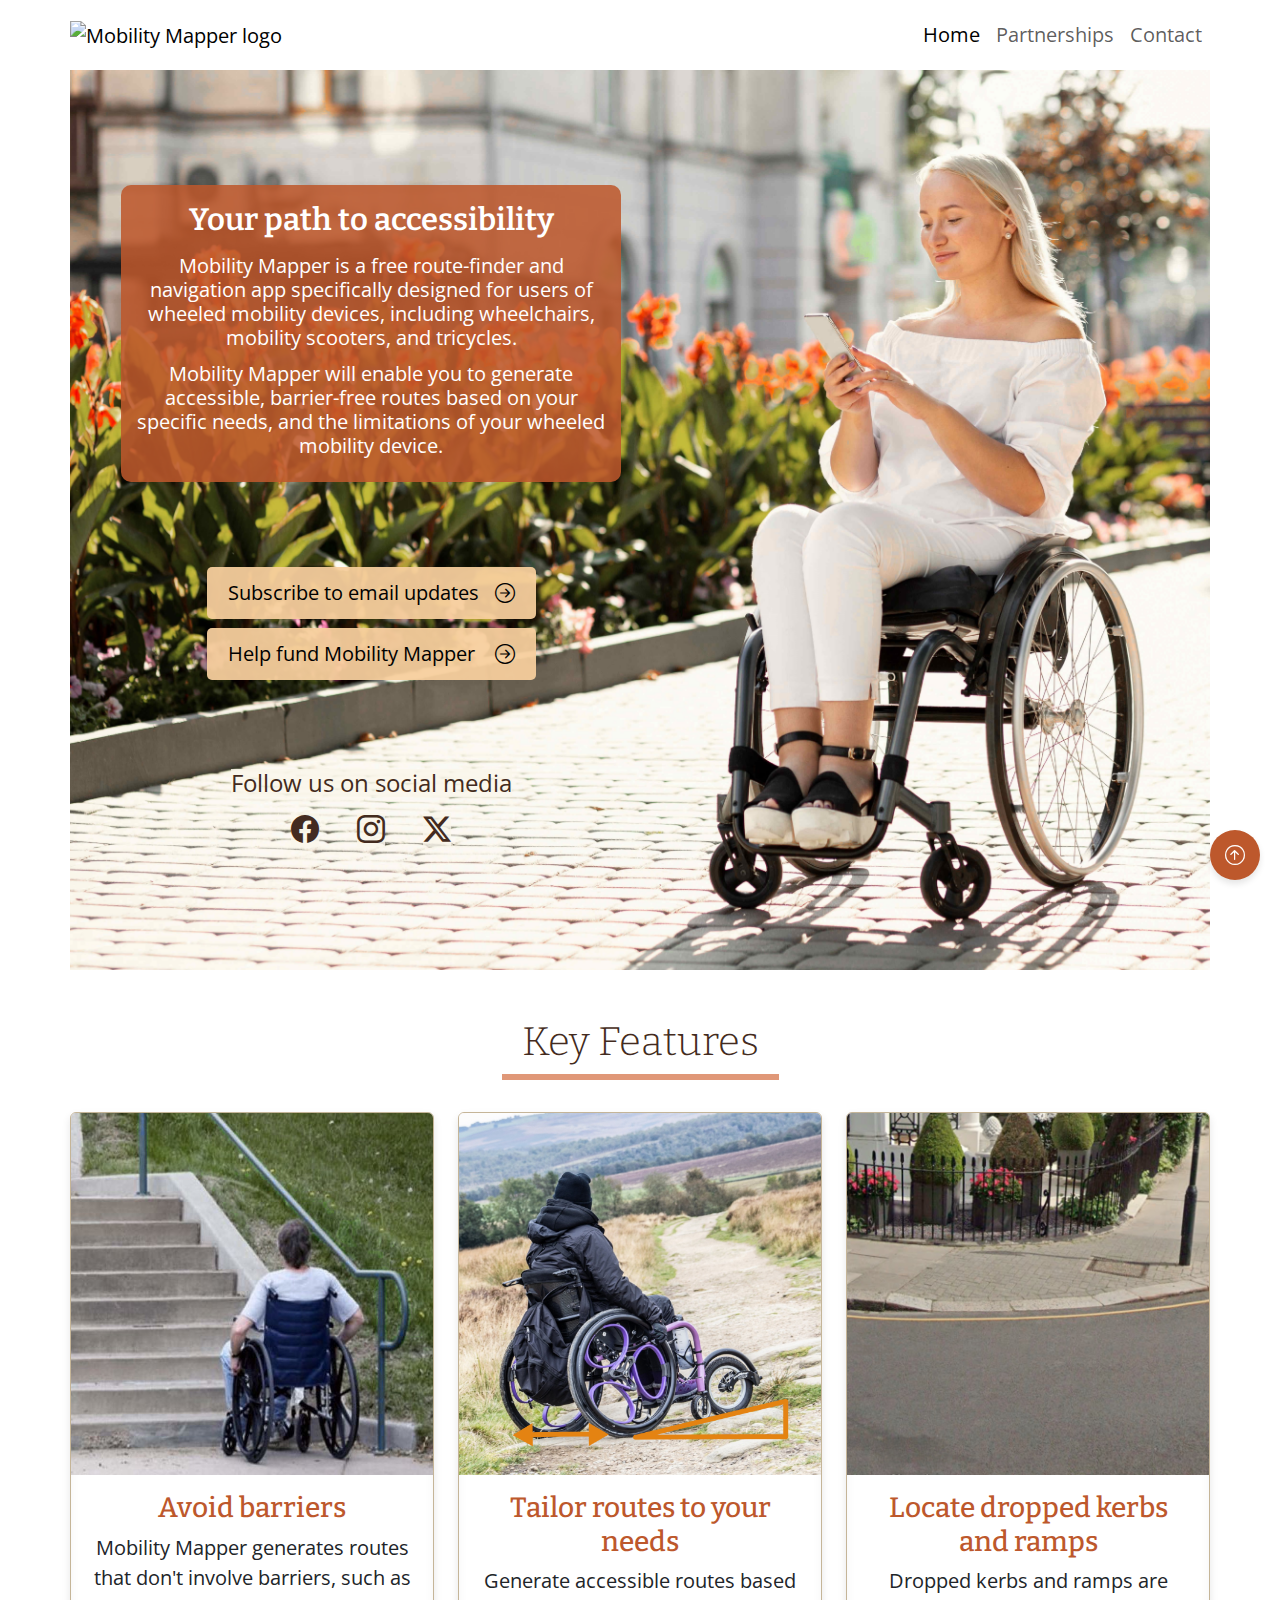
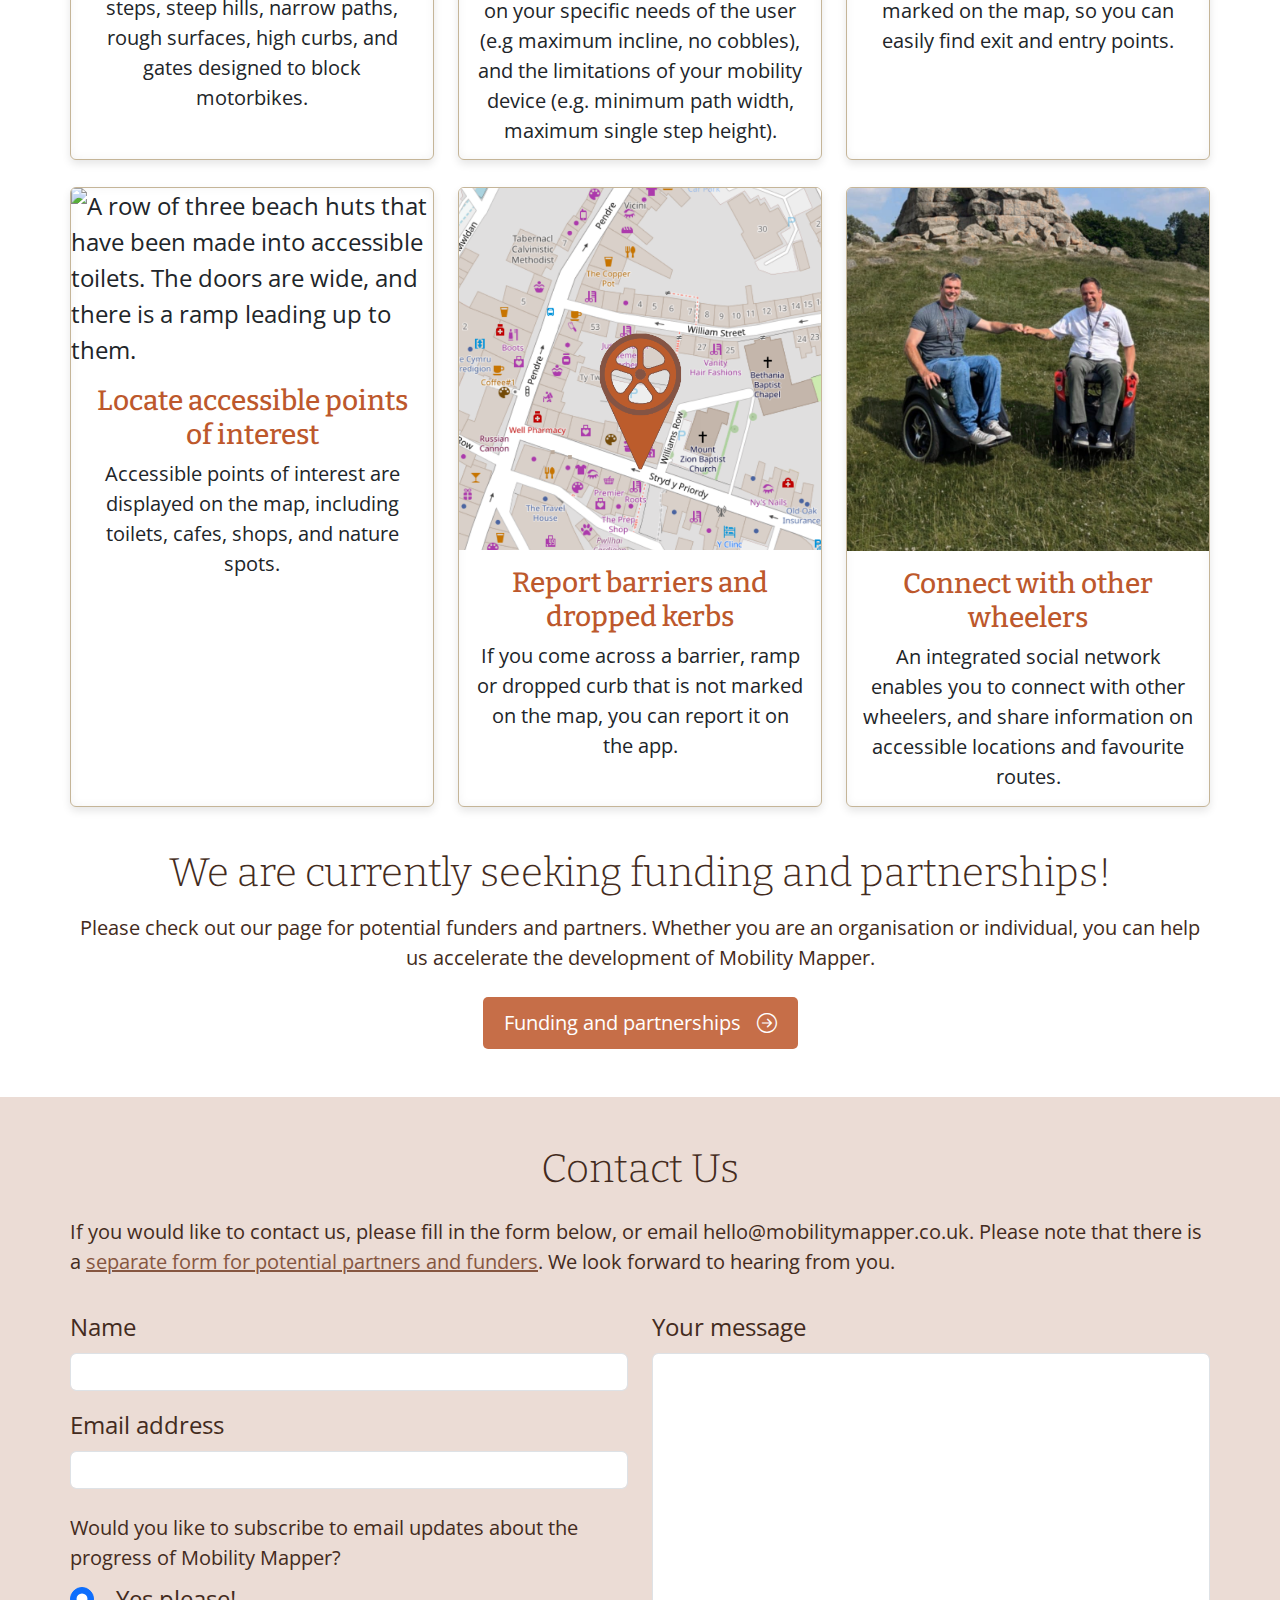
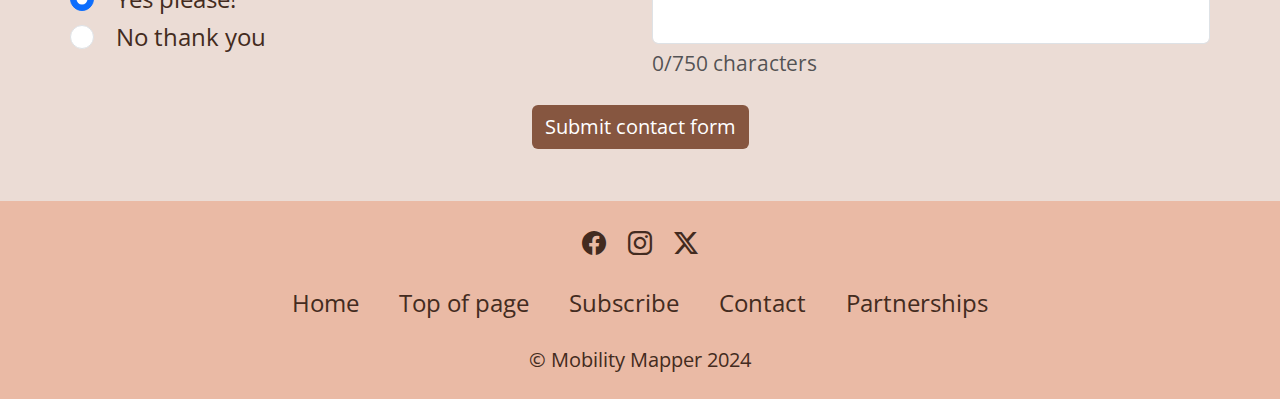
==== commit 09d93410: "Swapped order of two key features cards" ====
--- a/index.html
+++ b/index.html
@@ -159,23 +159,6 @@
                     </div>
                 </div>
 
-                <!-- Dropped kerbs -->
-                <div class="col-12 col-md-6 col-xl-4">
-                    <div class="card">
-                        <img src="./assets/images/dropped_kerb_london.jpeg" class="card-img-top"
-                            alt="A dropped kerb on a path next to a road.">
-                        <div class="card-body">
-                            <div>
-                                <h3 class="card-title">Locate dropped kerbs and ramps</h3>
-                            </div>
-                            <p class="card-text">
-                                Dropped kerbs and ramps are marked on the map, so you can easily find exit and entry
-                                points.
-                            </p>
-                        </div>
-                    </div>
-                </div>
-
                 <!-- Device dimensions -->
                 <div class="col-12 col-md-6 col-xl-4">
                     <div class="card">
@@ -189,6 +172,23 @@
                                 Generate accessible routes based on your specific needs of the user (e.g maximum
                                 incline, no cobbles), and the limitations of your mobility device (e.g. minimum path
                                 width, maximum single step height).
+                            </p>
+                        </div>
+                    </div>
+                </div>
+
+                <!-- Dropped kerbs -->
+                <div class="col-12 col-md-6 col-xl-4">
+                    <div class="card">
+                        <img src="./assets/images/dropped_kerb_london.jpeg" class="card-img-top"
+                            alt="A dropped kerb on a path next to a road.">
+                        <div class="card-body">
+                            <div>
+                                <h3 class="card-title">Locate dropped kerbs and ramps</h3>
+                            </div>
+                            <p class="card-text">
+                                Dropped kerbs and ramps are marked on the map, so you can easily find exit and entry
+                                points.
                             </p>
                         </div>
                     </div>
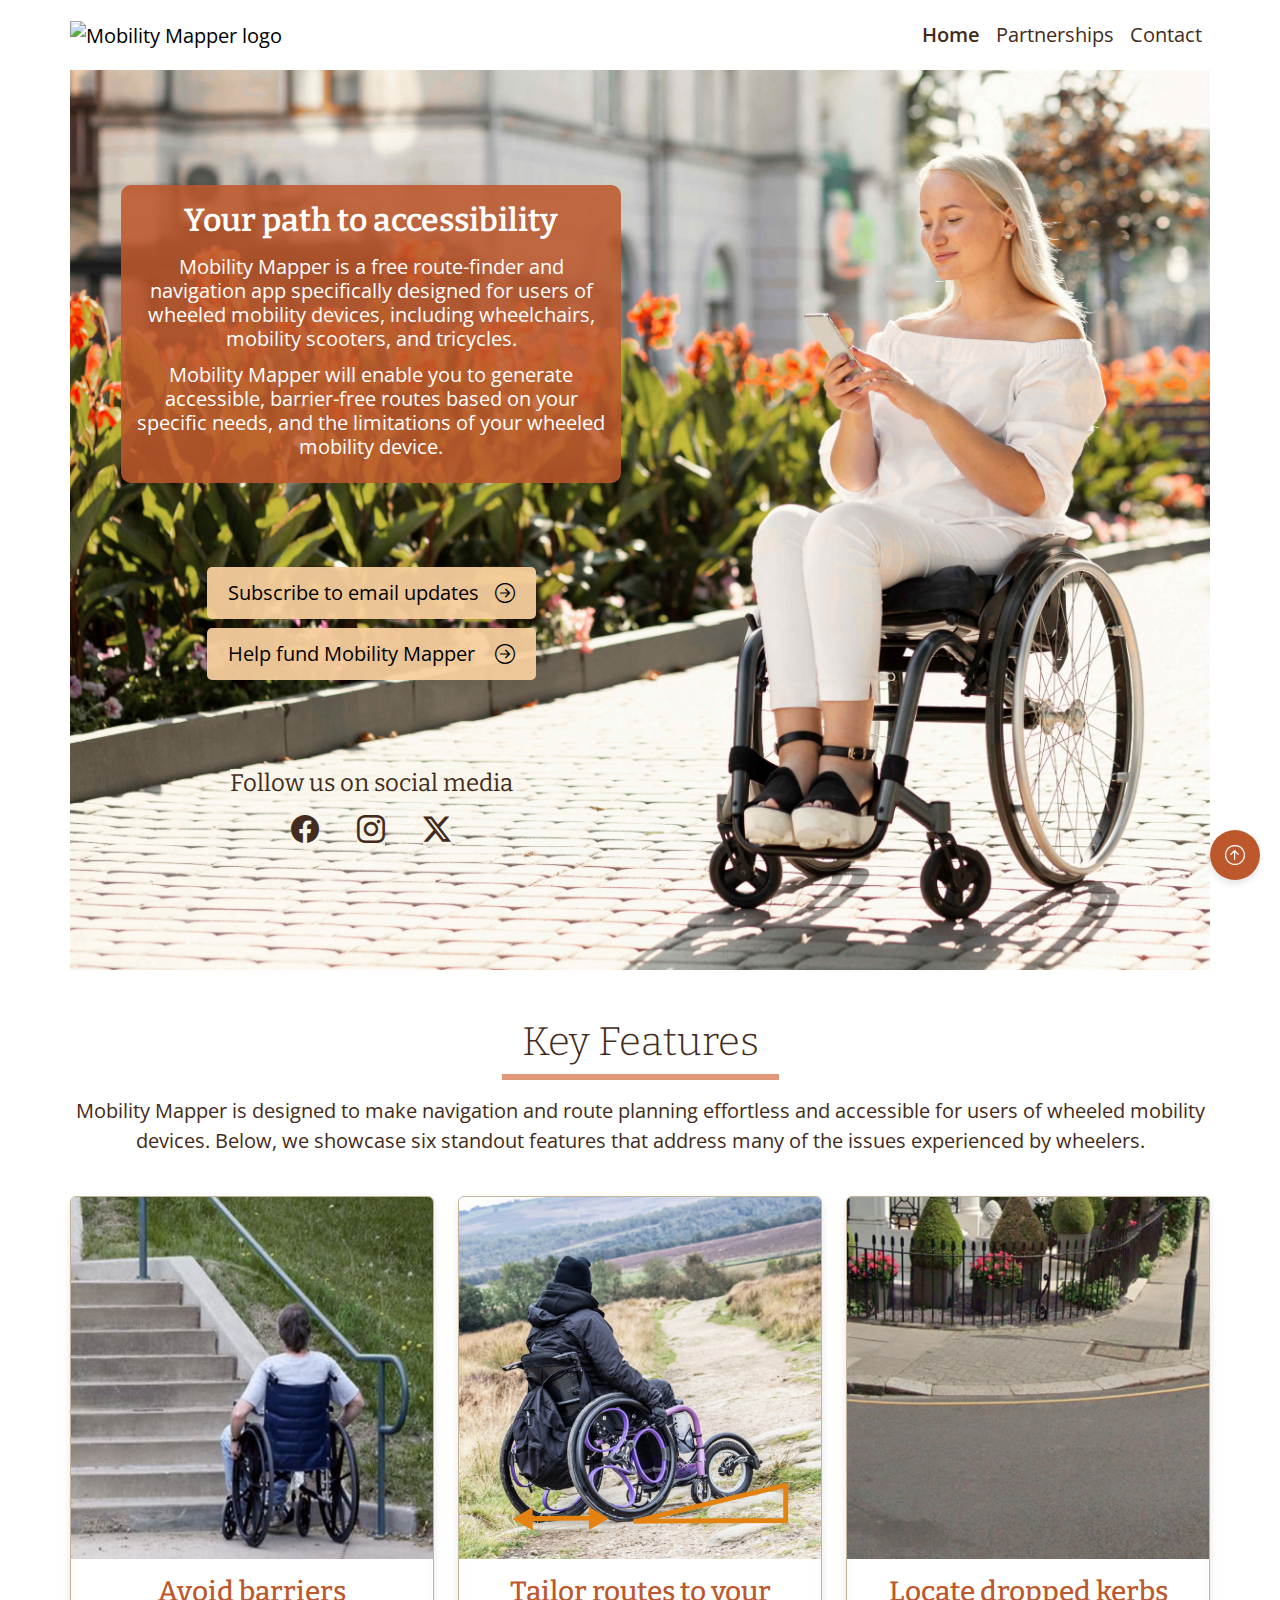
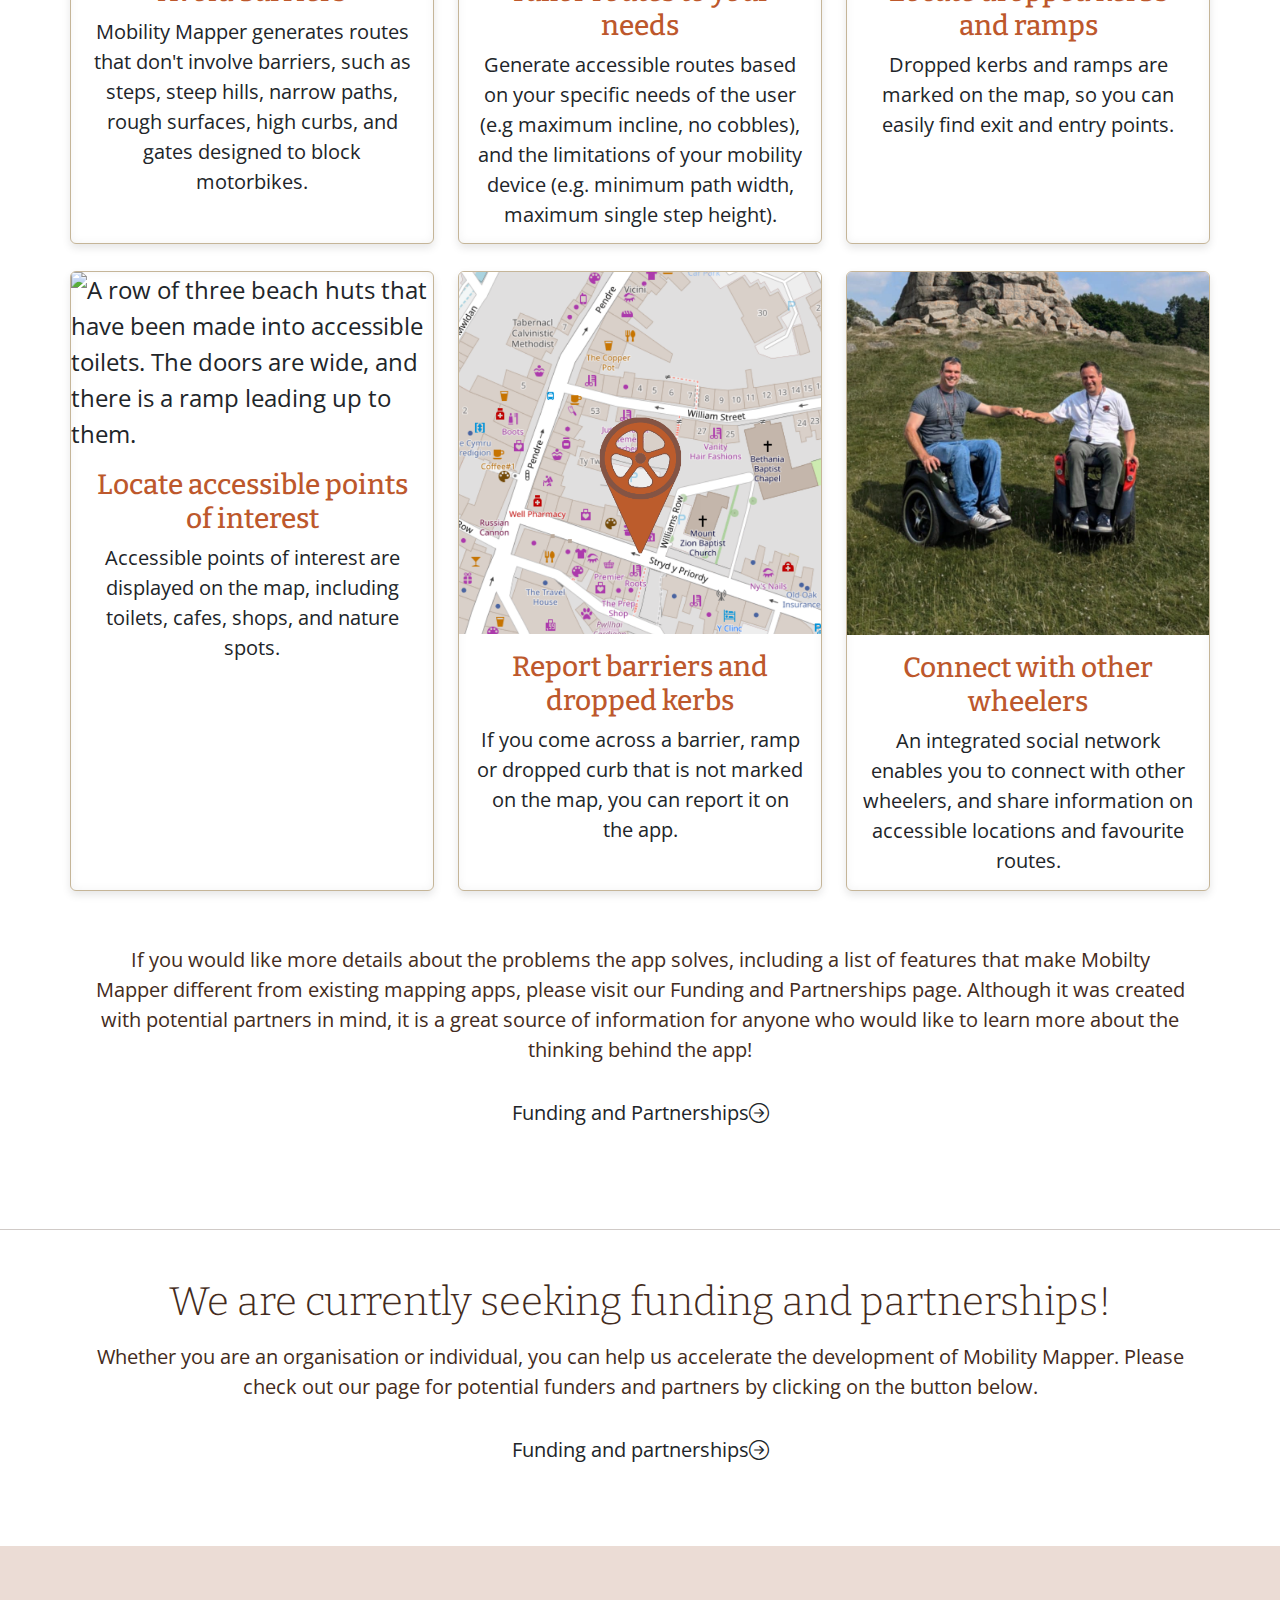
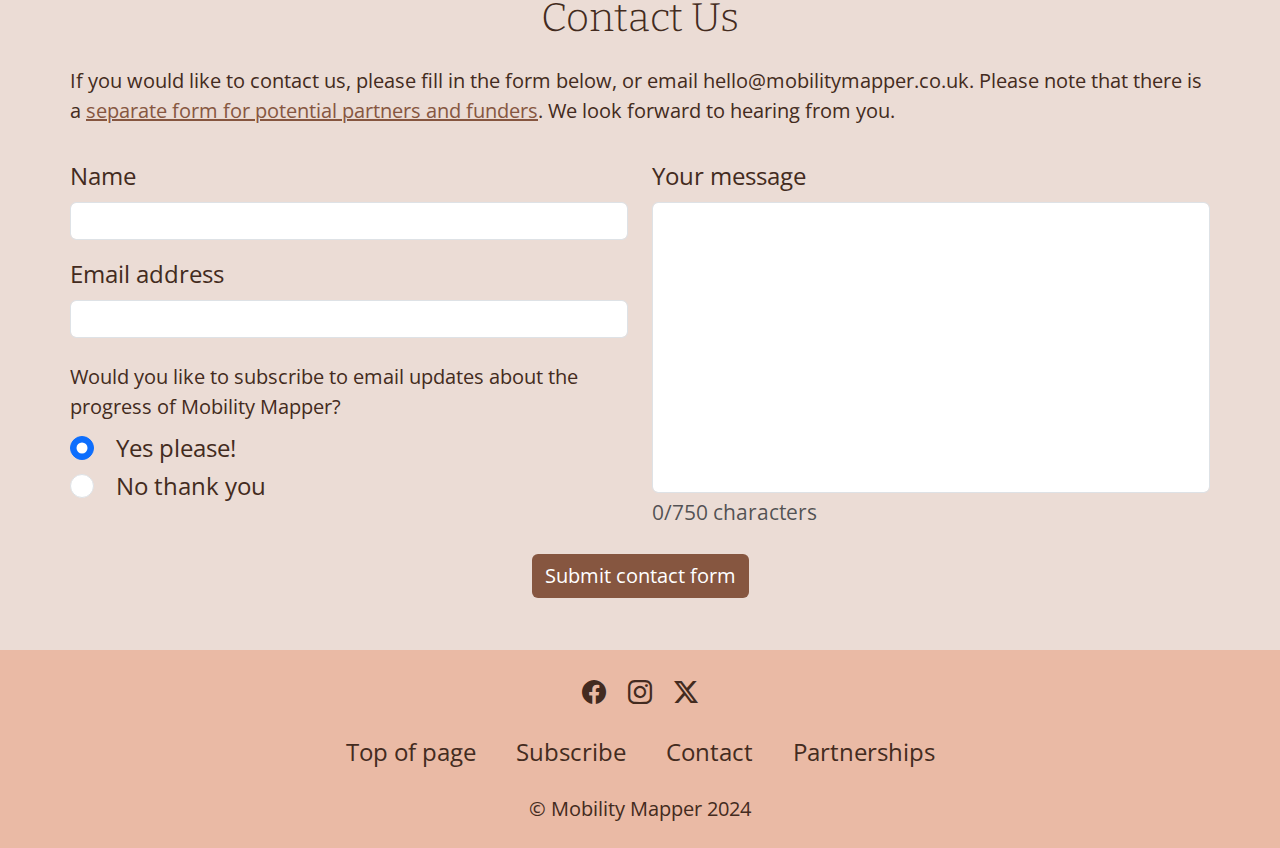
==== commit 8ae32a08: "Home: added autocomplete to form inputs" ====
--- a/index.html
+++ b/index.html
@@ -104,22 +104,22 @@
 
                 <div class="background-cream-md mb-2">
                     <!-- mb-0 necessary to stop background colour spreading below text -->
-                    <h4 class="mb-0">Follow us on social media</h4>
+                    <h3 class="mb-0 h4">Follow us on social media</h4>
                 </div>
 
                 <!-- Social media icons -->
                 <div class="h3 mt-2">
                     <!-- Facebook -->
                     <a href="https://www.facebook.com/profile.php?id=61556696245180" target="_blank"
-                        rel="noopener noreferrer">
+                        rel="noopener noreferrer" aria-label="Go to the Mobility Mapper Facebook page">
                         <i class="bi bi-facebook mx-3 background-cream-md"></i>
                     </a>
                     <!-- Instagram -->
-                    <a href="https://www.instagram.com/mobilitymapper/" target="_blank" rel="noopener noreferrer">
+                    <a href="https://www.instagram.com/mobilitymapper/" target="_blank" rel="noopener noreferrer" aria-label="Go to the Mobility Mapper Instagram page">
                         <i class="bi bi-instagram mx-3 background-cream-md"></i>
                     </a>
                     <!-- X -->
-                    <a href="https://www.x.com/MobilityMapper" target="_blank" rel="noopener noreferrer">
+                    <a href="https://www.x.com/MobilityMapper" target="_blank" rel="noopener noreferrer" aria-label="Go to the Mobility Mapper X page">
                         <i class="bi bi-twitter-x mx-3 background-cream-md"></i>
                     </a>
                 </div>
@@ -132,12 +132,17 @@
     <main>
 
         <!-- Key Features Section -->
-        <section id="key-features" class="container mt-5">
+        <section id="key-features" class="container my-5 pb-3">
             <div class="row">
 
                 <!-- Key Features Title -->
                 <div class="col-12 text-center mb-4">
                     <h2 class="display-6 mm-underline border-bottom-orange">Key Features</h2>
+                    <p class="mt-2">
+                        Mobility Mapper is designed to make navigation and route planning 
+                        effortless and accessible for users of wheeled mobility devices. 
+                        Below, we showcase six standout features that address many of the 
+                        issues experienced by wheelers.</p>
                 </div>
 
                 <!-- Key Features Cards -->
@@ -244,16 +249,32 @@
                     </div>
                 </div>
 
+                <div class="col-12 text-center mt-1">
+                    <div class="p-4" id="key-features-text">
+                        <p class="mb-4">If you would like more details about the problems the app solves, 
+                            including a list of features that make Mobilty Mapper different from existing 
+                            mapping apps, please visit our Funding and Partnerships page. Although it was 
+                            created with potential partners in mind, it is a great source of information 
+                            for anyone who would like to learn more about the thinking behind the app!</p>
+                        <a href="partnerships.html" class="btn btn-lg button-orange-light mb-1">
+                            Funding and Partnerships<i class="bi bi-arrow-right-circle"></i>
+                        </a>
+                    </div>
+                </div>
+
             </div>
         </section>
 
+        <hr>
+
         <!-- Seeking funding section -->
-        <section id="seeking-funding" class="mt-2 mb-4 text-center container">
+        <section id="seeking-funding" class="my-5 mb-5 text-center container">
             <h2 class="my-3 display-6">We are currently seeking funding and partnerships!</h2>
-            <p class="mb-4">Please check out our page for potential funders and partners. Whether you are
-                an organisation or individual, you can help us accelerate the development of Mobility Mapper.</p>
+            <p class="mb-4">Whether you are an organisation or individual, you can help us accelerate 
+                the development of Mobility Mapper. Please check out our page for potential funders 
+                and partners by clicking on the button below.</p>
             <!-- Go to partnerships page -->
-            <a href="partnerships.html" class="btn btn-lg button-orange mb-4">
+            <a href="partnerships.html" class="btn btn-lg button-orange-light mb-4">
                 Funding and partnerships<i class="bi bi-arrow-right-circle"></i>
             </a>
         </section>
@@ -270,7 +291,7 @@
             <div class="container">
 
                 <div class="mb-4">
-                    <h2 class="display-6 text-center">Contact Us</h3>
+                    <h2 class="display-6 text-center">Contact Us</h2>
                     <div id="contact-message">
                         <!-- This is replaced by the response message when the contact form is submitted -->
                         <p class="text-start py-3">If you would like to contact us, please fill in
@@ -288,13 +309,13 @@
                             <!-- Name -->
                             <div>
                                 <label for="name-home" class="form-label">Name</label>
-                                <input type="text" class="form-control" id="name-home" name="name" required>
+                                <input type="text" class="form-control" id="name-home" name="name" autocomplete="given-name" required>
                             </div>
 
                             <!-- Email -->
                             <div>
                                 <label for="email-home" class="form-label">Email address</label>
-                                <input type="email" class="form-control" id="email-home" name="email" required>
+                                <input type="email" class="form-control" id="email-home" name="email" autocomplete="email" required>
                             </div>
 
                             <!-- Subscribe -->
@@ -322,7 +343,7 @@
                             <label for="message" class="form-label">Your message</label>
                             <textarea class="form-control auto-expand-textarea-md" rows="5" id="message" name="message"
                                 maxlength="750" required></textarea>
-                            <div id="passwordHelpBlock" class="form-text">
+                            <div class="form-text">
                                 <span id="charCount">0</span>/750 characters
                             </div>
                         </div>
@@ -343,13 +364,13 @@
             <!-- Social media icons -->
             <div class="text-center">
                 <a href="https://www.facebook.com/profile.php?id=61556696245180" target="_blank"
-                    rel="noopener noreferrer">
+                    rel="noopener noreferrer" aria-label="Go to the Mobility Mapper Facebook page">
                     <i class="bi bi-facebook mx-2"></i>
                 </a>
-                <a href="https://www.instagram.com/mobilitymapper/" target="_blank" rel="noopener noreferrer">
+                <a href="https://www.instagram.com/mobilitymapper/" target="_blank" rel="noopener noreferrer" aria-label="Go to the Mobility Mapper Instagram page">
                     <i class="bi bi-instagram mx-2"></i>
                 </a>
-                <a href="https://www.x.com/MobilityMapper" target="_blank" rel="noopener noreferrer">
+                <a href="https://www.x.com/MobilityMapper" target="_blank" rel="noopener noreferrer" aria-label="Go to the Mobility Mapper X page">
                 <i class="bi bi-twitter-x mx-2"></i>
                 </a>
             </div>
@@ -358,7 +379,6 @@
             <div class="container py-4">
                 <!--equal spacing between the text links-->
                 <div class="row d-flex justify-content-center align-items-center gap-1 gap-md-3 px-2">
-                    <div class="col-auto"><a href="index.html">Home</a></div>
                     <div class="col-auto"><a href="index.html">Top of page</a></div>
                     <div class="col-auto"><a href="#" data-bs-toggle="modal" data-bs-target="#modal">Subscribe</a></div>
                     <div class="col-auto"><a href="#contact-form-section">Contact</a></div>
@@ -398,13 +418,13 @@
                         <!-- Name -->
                         <div class="col-12 col-lg-6">
                             <label for="name" class="form-label">Name</label>
-                            <input type="text" class="form-control" id="name" name="name" required>
+                            <input type="text" class="form-control" id="name" name="name" autocomplete="given-name" required>
                         </div>
 
                         <!-- Email -->
                         <div class="col-12 col-lg-6">
                             <label for="email" class="form-label">Email address</label>
-                            <input type="email" class="form-control" id="email" name="email" required>
+                            <input type="email" class="form-control" id="email" name="email" autocomplete="email" required>
                         </div>
 
                         <!--Submit button-->
--- a/assets/css/style.css
+++ b/assets/css/style.css
@@ -9,6 +9,7 @@
 	--primary-font: 'Open Sans', sans-serif;
 	--secondary-font: 'Bitter', serif;
 
+	
 	/* Colour palette */
 	/* Each colour of the main theme has shade and opacity variations */
 	/* Main colour has suffix -4, lower integers indicate lighter shades, higher integers darker shades */
@@ -34,7 +35,7 @@
 	--color-coffee-4: #865640;
 	--color-coffee-4-a: #865640da; 
 	--color-coffee-5: #644030;
-	--color-coffee-6: #432b20; 	/* main font-color */
+	--color-coffee-6: rgb(67, 43, 32); 	/* main font-color */
 	--color-coffee-6-a: #432b20cc; 
 
 	/* Green */
@@ -66,6 +67,7 @@
 	--color-mango-5: #AB620E;
 	--color-mango-6: #724209;
 
+
 }
 
 /* Asterisk wildcard selector to override default styles added by the browser */
@@ -275,9 +277,29 @@
 	margin-right: 0;
 }
 
+/* Hamburger menu icon */
+.navbar-toggler-icon { 
+    background-image: url("data:image/svg+xml,%3Csvg xmlns='http://www.w3.org/2000/svg' viewBox='0 0 32 32'%3E%3Cpath stroke='rgba(67,43,32,0.8)' stroke-width='2' stroke-linecap='round' stroke-miterlimit='10' d='M4 8h24M4 16h24M4 24h24' /%3E%3C/svg%3E");
+}
+
+.navbar-toggler, .navbar-toggler.collapsed, .navbar-toggler[aria-expanded="true"], .navbar-toggler:focus {
+	border-color: var(--color-coffee-6-a);
+	color: var(--color-coffee-6-a);
+}
+
 .navbar-nav .nav-link {
 	padding-top: 0.3rem;
 	padding-bottom: 0.3rem;
+	color: var(--color-coffee-6);
+}
+
+.navbar-nav .nav-link.active {
+	color: var(--color-coffee-6);
+	font-weight: 600;
+}
+
+.navbar-nav .nav-link:hover {
+	color: var(--color-orange-4);
 }
 
 /* Hero section */
@@ -968,6 +990,11 @@
 		
 	}
 
+	#home-title-md {
+		/* Return to h2 size */
+		font-size: 2rem;
+	}
+
 	#problem .card-title {
 		font-size: 1.6rem;
 	}
@@ -1003,6 +1030,7 @@
 }
 
 @media screen and (min-width: 1800px) {
+
 	/* Increase contact us top and bottom padding */
 	.form-xxl-padding {
 		padding-top: 5rem !important;
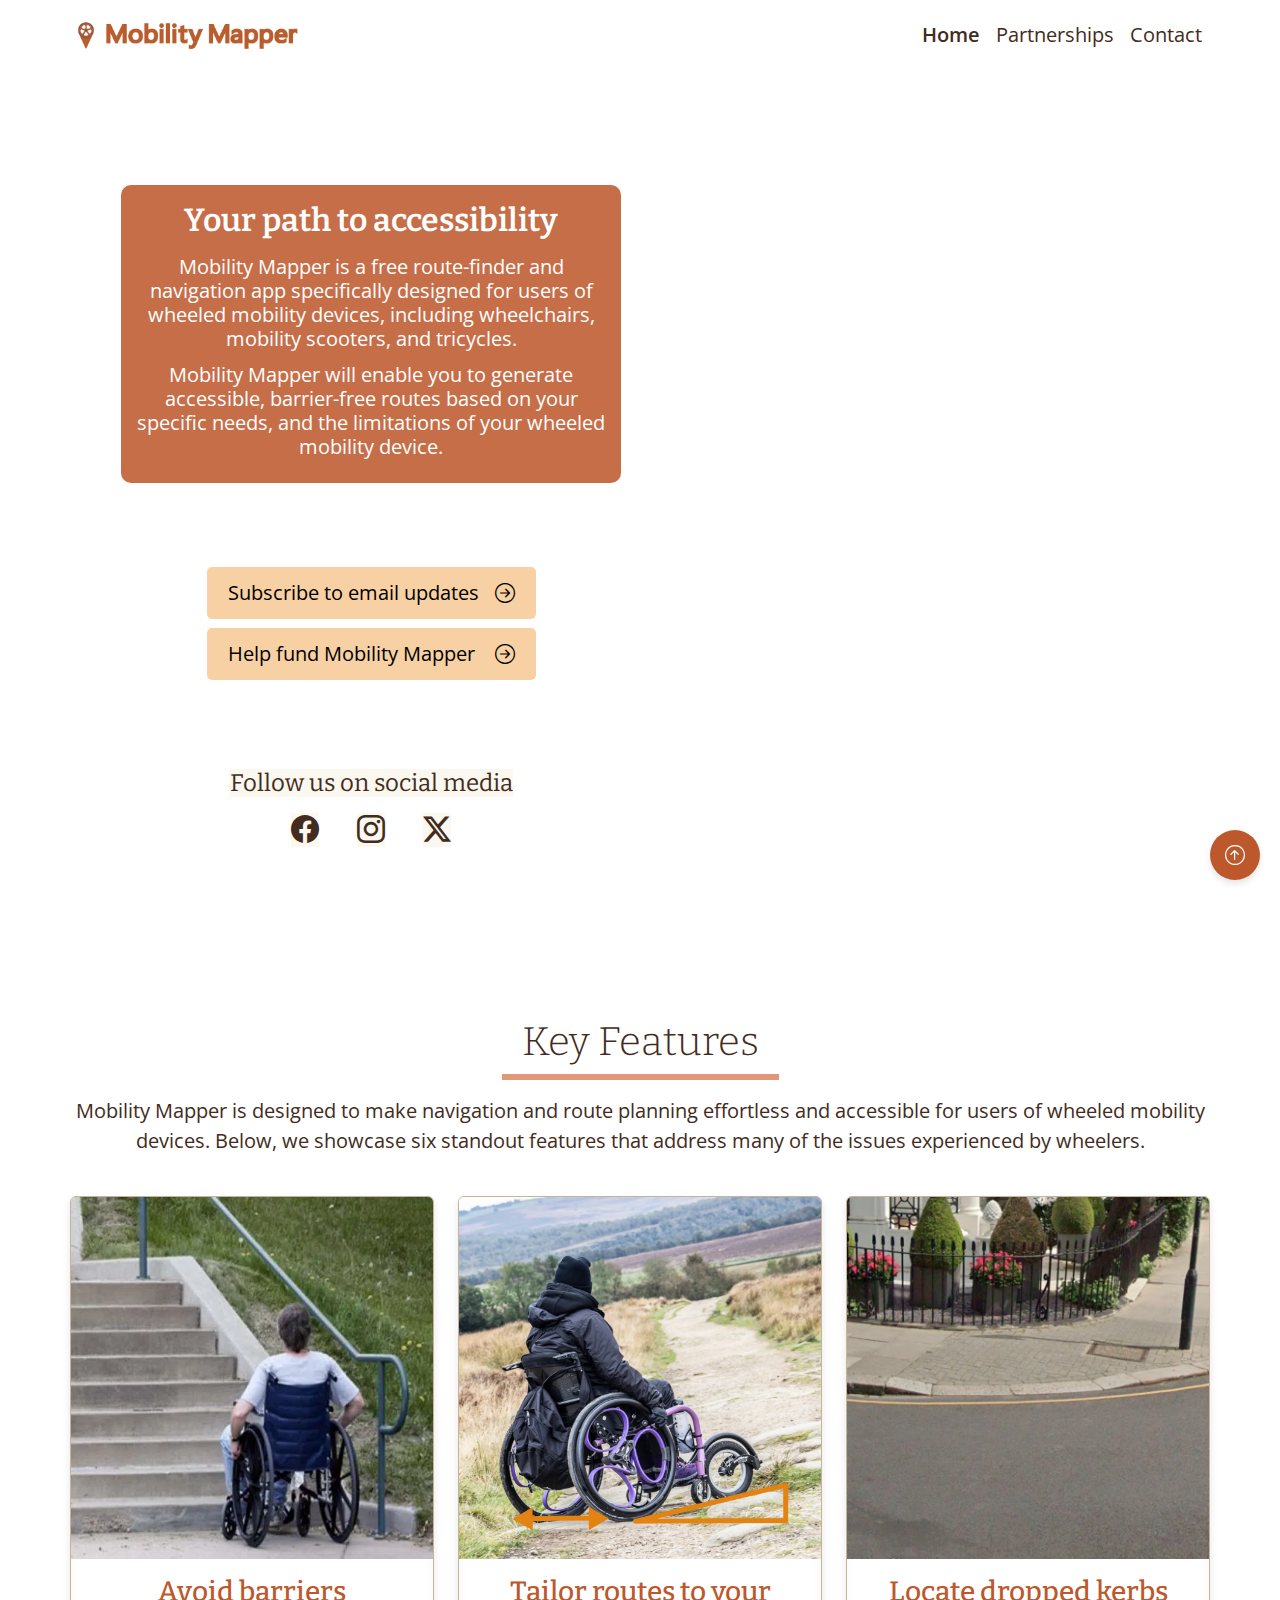
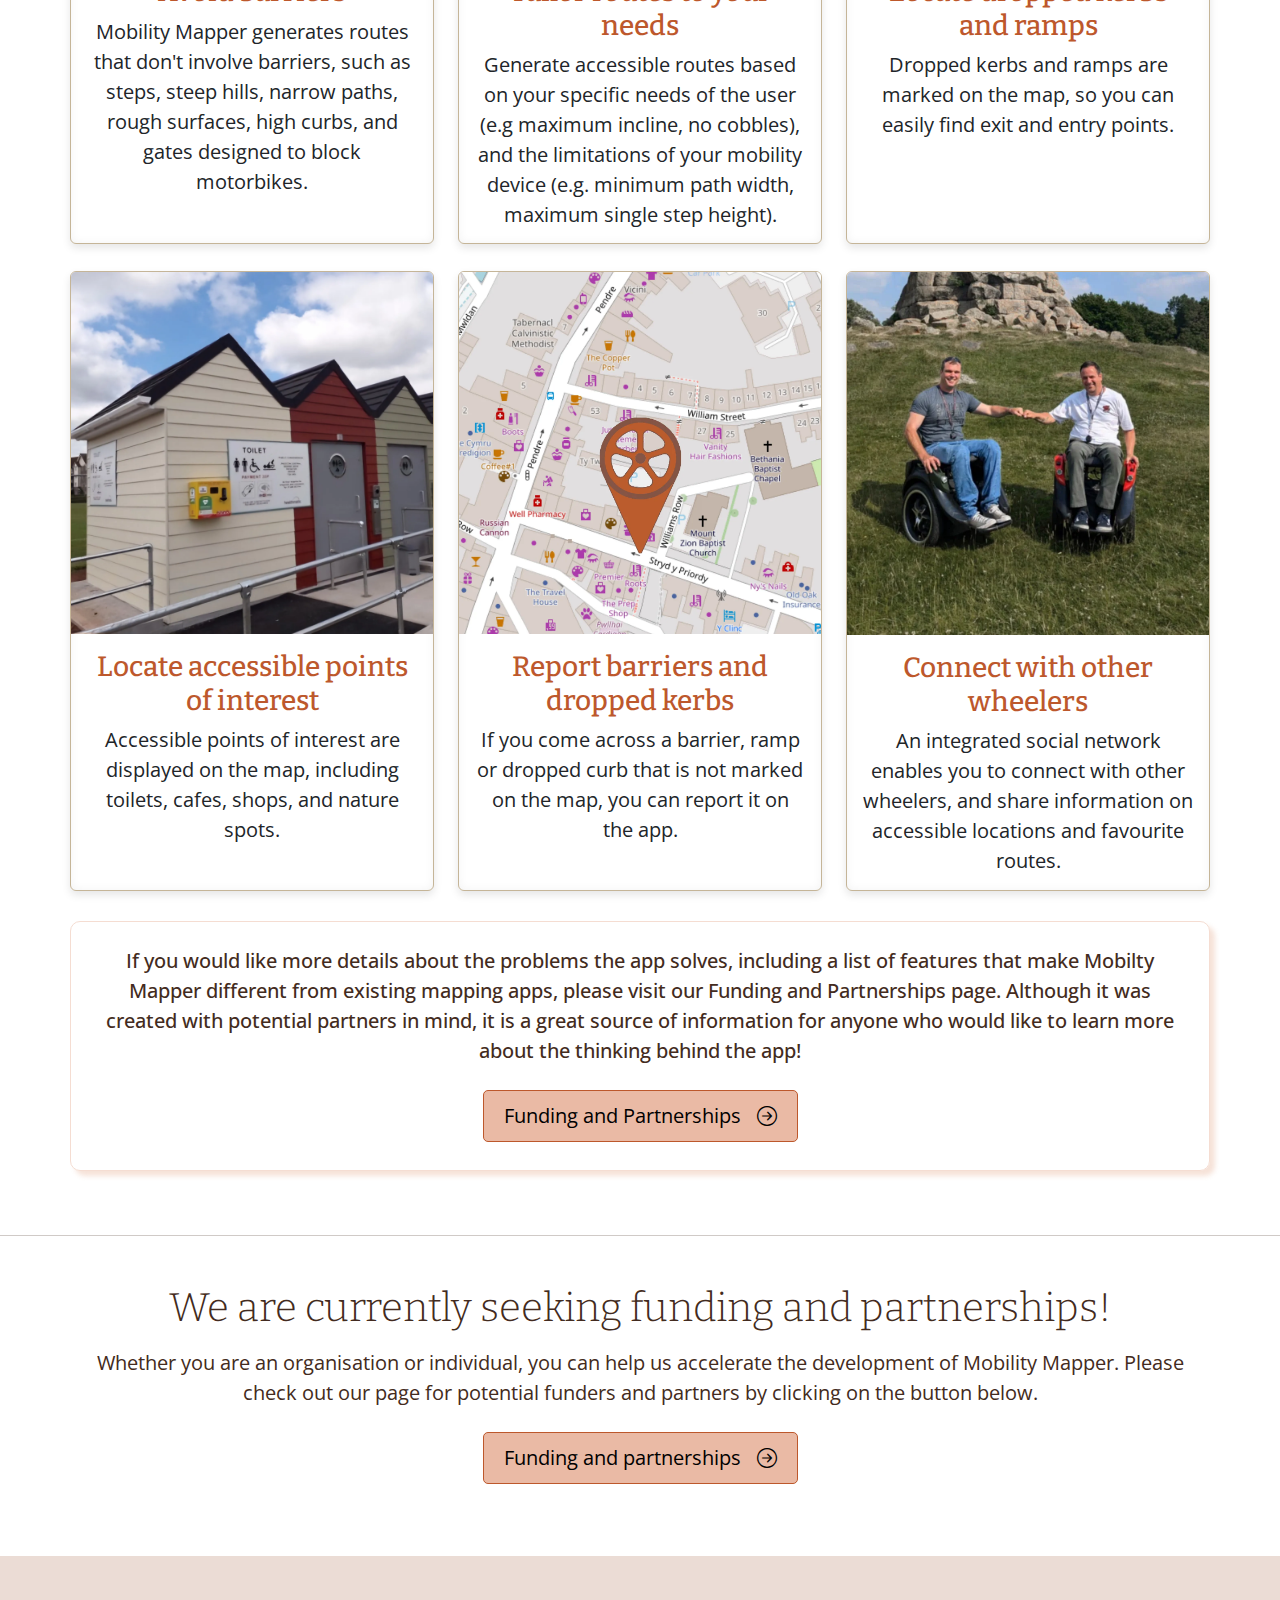
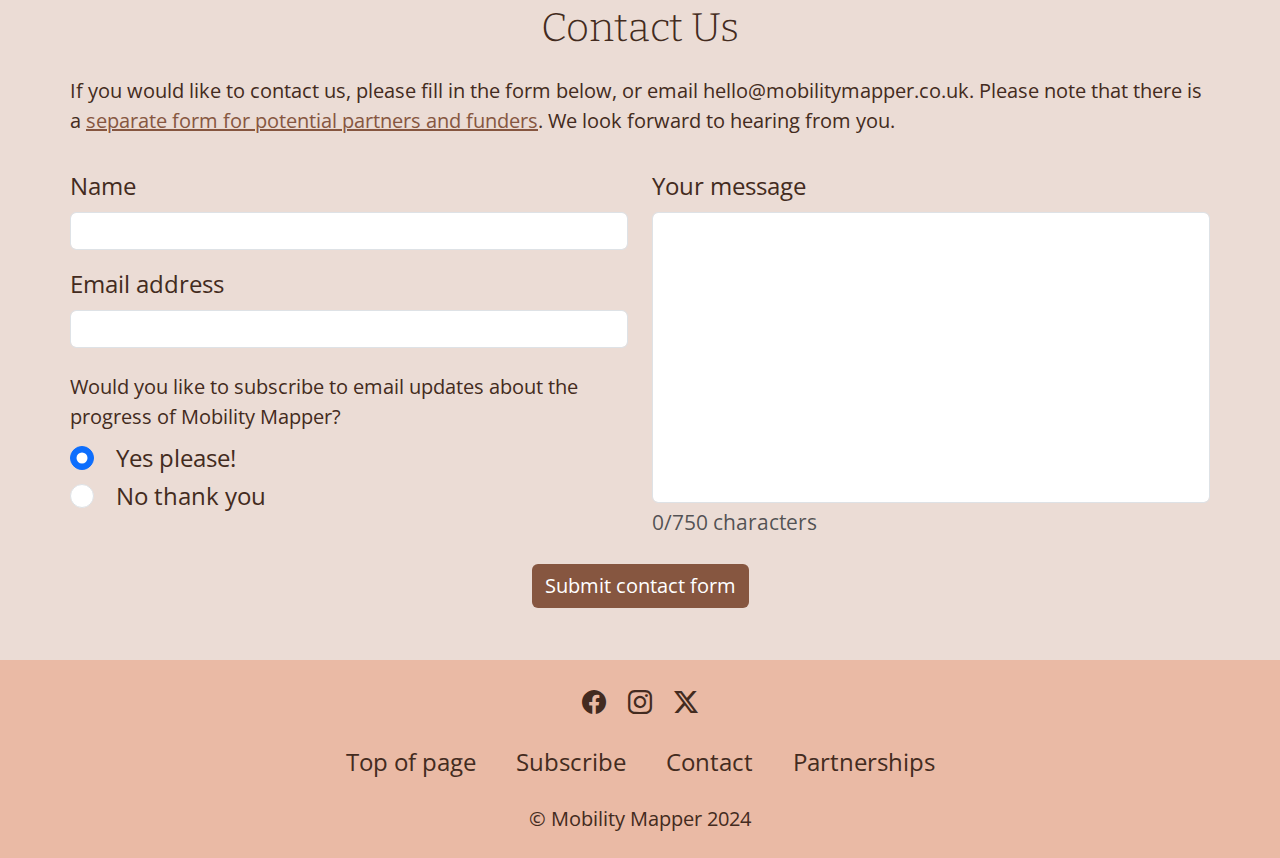
==== commit 10eeb5ba: "Images: converted to webp format" ====
--- a/index.html
+++ b/index.html
@@ -7,9 +7,9 @@
     <meta name="description" content="Mobility Mapper is a free route-finder and navigation app specifically designed for users of wheeled mobility devices, including wheelchairs, mobility scooters, and tricycles. Mobility Mapper will enable you to generate accessible, barrier-free routes based on your specific needs, and the limitations of your wheeled mobility device.">
     <title>Mobility Mapper</title>
     <!-- favicons generated by favicon.io -->
-    <link rel="apple-touch-icon" sizes="180x180" href="./assets/favicons/apple-touch-icon.png">
-    <link rel="icon" type="image/png" sizes="32x32" href="./assets/favicons/favicon-32x32.png">
-    <link rel="icon" type="image/png" sizes="16x16" href="./assets/favicons/favicon-16x16.png">
+    <link rel="apple-touch-icon" sizes="180x180" href="./assets/favicons/apple-touch-icon.webp">
+    <link rel="icon" type="image/webp" sizes="32x32" href="./assets/favicons/favicon-32x32.webp">
+    <link rel="icon" type="image/webp" sizes="16x16" href="./assets/favicons/favicon-16x16.webp">
     <!-- Bootstrap CSS Link -->
     <link href="https://cdn.jsdelivr.net/npm/bootstrap@5.3.3/dist/css/bootstrap.min.css" rel="stylesheet"
         integrity="sha384-QWTKZyjpPEjISv5WaRU9OFeRpok6YctnYmDr5pNlyT2bRjXh0JMhjY6hW+ALEwIH" crossorigin="anonymous">
@@ -25,7 +25,7 @@
 
             <!-- Logo - left aligned-->
             <a class="navbar-brand" href="index.html">
-                <img src="./assets/images/logo.png" alt="Mobility Mapper logo" class="logo">
+                <img src="./assets/images/logo.webp" alt="Mobility Mapper logo" class="logo">
             </a>
 
             <!-- Hamburger menu icon for sm screens -->
@@ -150,7 +150,7 @@
                 <!-- Stairs -->
                 <div class="col-12 col-md-6 col-xl-4">
                     <div class="card">
-                        <img src="./assets/images/stairs.jpg" class="card-img-top"
+                        <img src="./assets/images/stairs.webp" class="card-img-top"
                             alt="A man in a wheelchair at the bottom of a set of steps, looking up at them. He is facing away from us.">
                         <div class="card-body">
                             <div>
@@ -167,7 +167,7 @@
                 <!-- Device dimensions -->
                 <div class="col-12 col-md-6 col-xl-4">
                     <div class="card">
-                        <img src="./assets/images/device_dimensions.jpg" class="card-img-top"
+                        <img src="./assets/images/device_dimensions.webp" class="card-img-top"
                             alt="A man in a wheelchair looking at the path ahead of him. There is an orange, double-ended arrow spanning the width of the wheelchair, and an orange triangle under the wheelchair, representing a slope.">
                         <div class="card-body">
                             <div>
@@ -185,7 +185,7 @@
                 <!-- Dropped kerbs -->
                 <div class="col-12 col-md-6 col-xl-4">
                     <div class="card">
-                        <img src="./assets/images/dropped_kerb_london.jpeg" class="card-img-top"
+                        <img src="./assets/images/dropped_kerb_london.webp" class="card-img-top"
                             alt="A dropped kerb on a path next to a road.">
                         <div class="card-body">
                             <div>
@@ -202,7 +202,7 @@
                 <!-- Points of interest -->
                 <div class="col-12 col-md-6 col-xl-4">
                     <div class="card">
-                        <img src="./assets/images/accessible_toilet.jpg" class="card-img-top"
+                        <img src="./assets/images/accessible_toilet.webp" class="card-img-top"
                             alt="A row of three beach huts that have been made into accessible toilets. The doors are wide, and there is a ramp leading up to them.">
                         <div class="card-body">
                             <div>
@@ -219,7 +219,7 @@
                 <!-- Report barriers -->
                 <div class="col-12 col-md-6 col-xl-4">
                     <div class="card">
-                        <img src="./assets/images/locate_dropped_kerbs.png" class="card-img-top"
+                        <img src="./assets/images/locate_dropped_kerbs.webp" class="card-img-top"
                             alt="A map with a large orange Mobility Mapper marker, indicating the location of a dropped kerb or barrier.">
                         <div class="card-body">
                             <div>
@@ -236,7 +236,7 @@
                 <!-- Connect with other wheelers -->
                 <div class="col-12 col-md-6 col-xl-4">
                     <div class="card">
-                        <img src="./assets/images/Matt_Walker.jpg" class="card-img-top"
+                        <img src="./assets/images/Matt_Walker.webp" class="card-img-top"
                             alt="Two smiling men in wheelchairs facing us and giving each other a fist bump.">
                         <div class="card-body">
                             <div>
@@ -402,7 +402,7 @@
 
                 <!-- Modal header -->
                 <div class="modal-header">
-                    <img src="./assets/images/marker_300_x_501.png" alt="Mobility Mapper marker" class="modal-marker">
+                    <img src="./assets/images/marker_300_x_501.webp" alt="Mobility Mapper marker" class="modal-marker">
                     <h1 class="modal-title" id="modal-label">Subscribe</h1>
                     <button type="button" class="btn-close" data-bs-dismiss="modal" aria-label="Close"></button>
                 </div>
--- a/assets/css/style.css
+++ b/assets/css/style.css
@@ -1,5 +1,4 @@
 /* Google Fonts */
-/* @import url('https://fonts.googleapis.com/css2?family=Open+Sans:ital,wght@0,300..800;1,300..800&display=swap'); */
 @import url('https://fonts.googleapis.com/css2?family=Bitter:ital,wght@0,100..900;1,100..900&family=Open+Sans:ital,wght@0,300..800;1,300..800&display=swap');
 
 /* Bootstrap icons */
@@ -9,7 +8,6 @@
 	--primary-font: 'Open Sans', sans-serif;
 	--secondary-font: 'Bitter', serif;
 
-	
 	/* Colour palette */
 	/* Each colour of the main theme has shade and opacity variations */
 	/* Main colour has suffix -4, lower integers indicate lighter shades, higher integers darker shades */
@@ -17,7 +15,8 @@
 	/* Colours with opacity < 1 denoted by suffix -a or -b */
 
 	/* Orange */
-	--color-orange-1: #f5ddd2; 
+	--color-orange-1: #f5ddd2;
+	--color-orange-1-a: #f5ddd2DD; 
 	--color-orange-2: #eabaa5; 
 	--color-orange-2-b: #ebbaa6d9; 
 	--color-orange-3: #e09878;  	
@@ -59,6 +58,7 @@
 
 	/* Mango */
 	--color-mango-1: #FBE6CE;
+	--color-mango-1-a: #FBE6CEF0;
 	--color-mango-2: #F7CE9D;
 	--color-mango-2-a: #F7CE9DF0;
 	--color-mango-3: #F3B56C;
@@ -205,23 +205,47 @@
 
 /* Custom buttons */
 
-.button-orange {
+.button-orange, .button-orange-light {
 	border-radius: 5px;
-	background-color: var(--color-orange-4-a);
-	color: white;
 	display: flex;
 	align-items: center; 
     justify-content: center;
     padding: 10px 20px;
 }
 
+.button-orange {
+	background-color: var(--color-orange-4-a);
+	color: white;
+}
+
+.button-orange-light {
+	background-color: var(--color-orange-2);
+	color: black;
+	border: 1px solid var(--color-orange-4);
+}
+
 .button-orange:hover {
-	background-color: var(--color-orange-3);
+	background-color: var(--color-mango-3-a);
 	color: black;
 }
 
+.button-orange-light:hover {
+	background-color: var(--color-mango-3-a);
+	color: black;
+}
+
+.button-orange:active {
+	background-color: var(--color-orange-1);
+	color: black;
+}
+
+.button-orange-light:active {
+	background-color: var(--color-orange-1);
+	color: black;
+}
+
 /* Position arrow icon on the right of the text */
-.button-orange i {
+.button-orange i, .button-orange-light i {
 	margin-left: auto; /* Pushes the icon to the right */
 	display: flex;
     align-items: center;
@@ -387,8 +411,6 @@
 
 /* Key Features (home) and Problems (partnerships) Section */
 
-
-
 /* Section title underlines */
 .mm-underline {
 	border-bottom: 0.4rem solid;
@@ -417,10 +439,17 @@
 	text-align: center;
 }
 
+#key-features-text {
+	font-weight: 500;
+	border: 0.5px solid var(--color-orange-1);
+	border-radius: 10px;
+	box-shadow: 5px 5px 5px var(--color-orange-1-a); /* left top  */
+}
+
 /* Home page seeking funding section */
 
 /* Center button */
-#seeking-funding .button-orange {
+#seeking-funding .button-orange, #key-features-text .button-orange, .button-orange-light {
 	display: inline-flex;  
     align-items: center;   /* Centers the text and icon vertically */
     justify-content: center; /* Centers content horizontally */
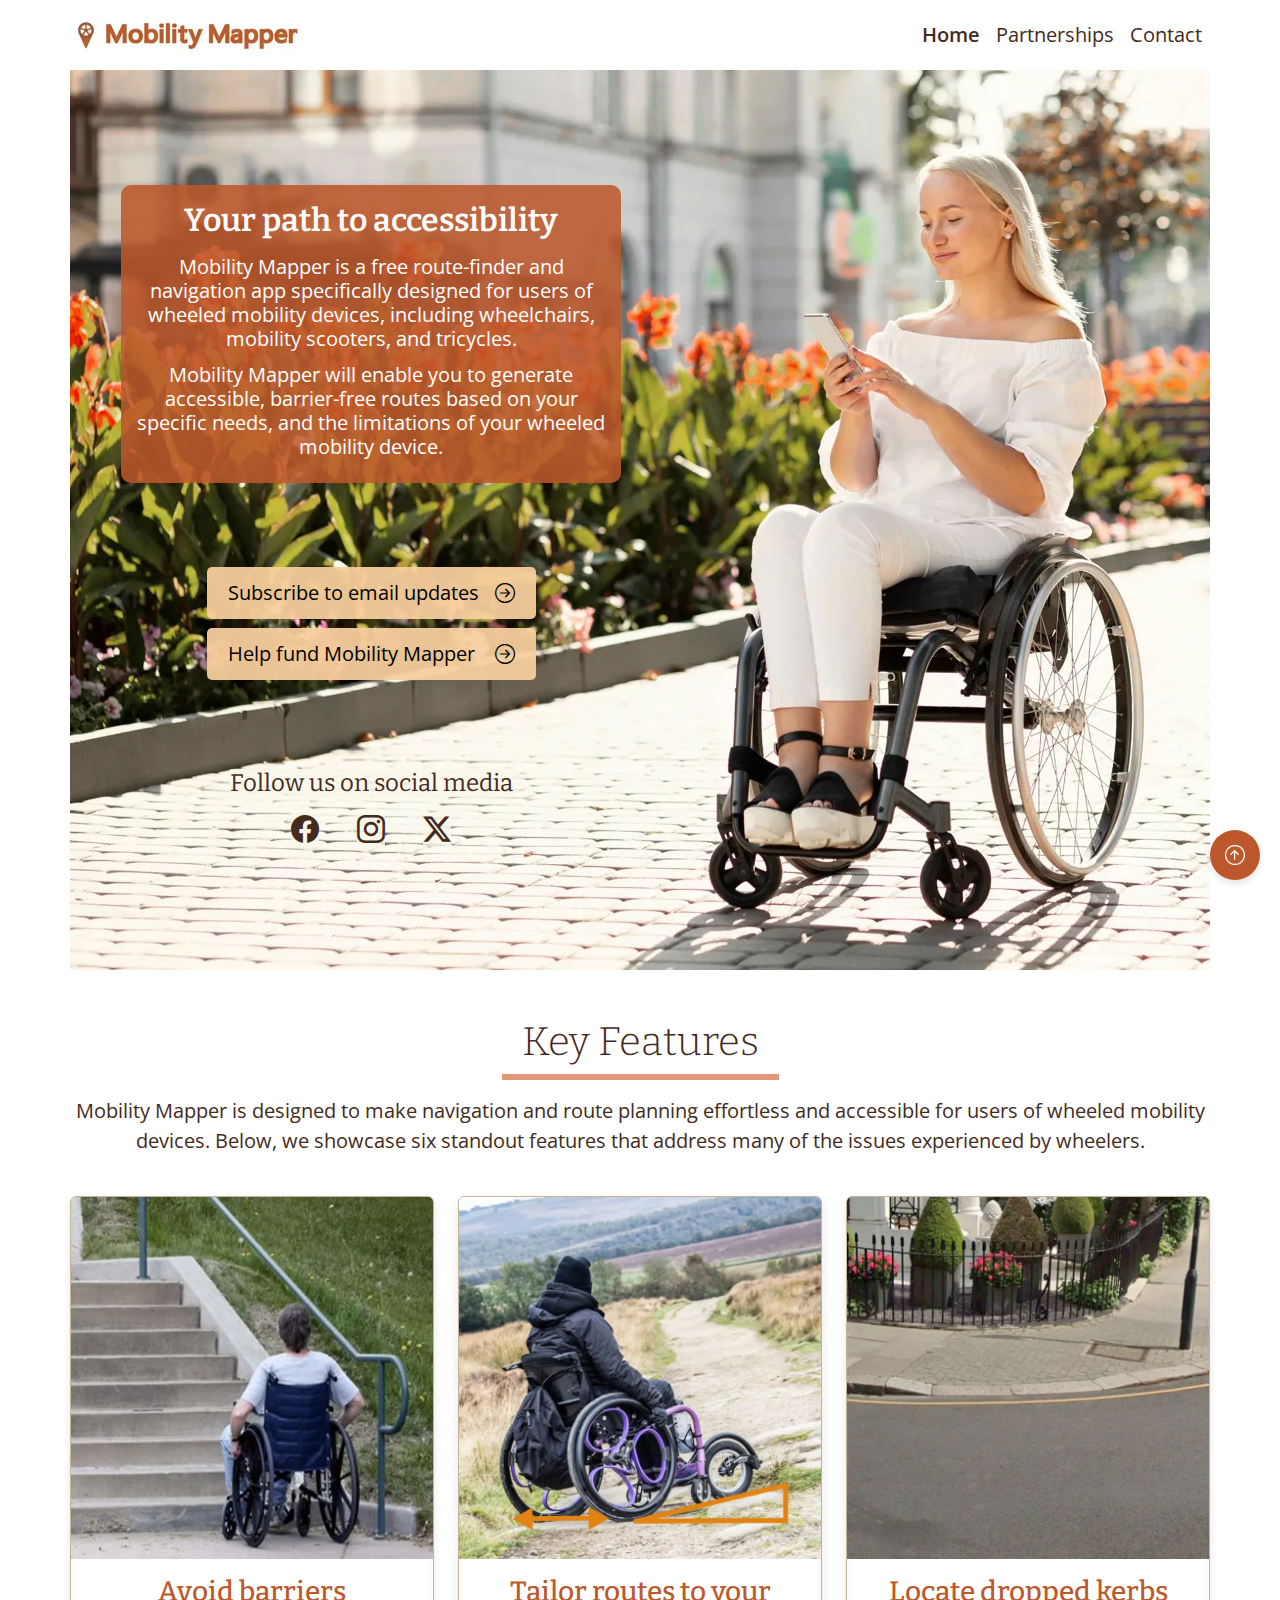
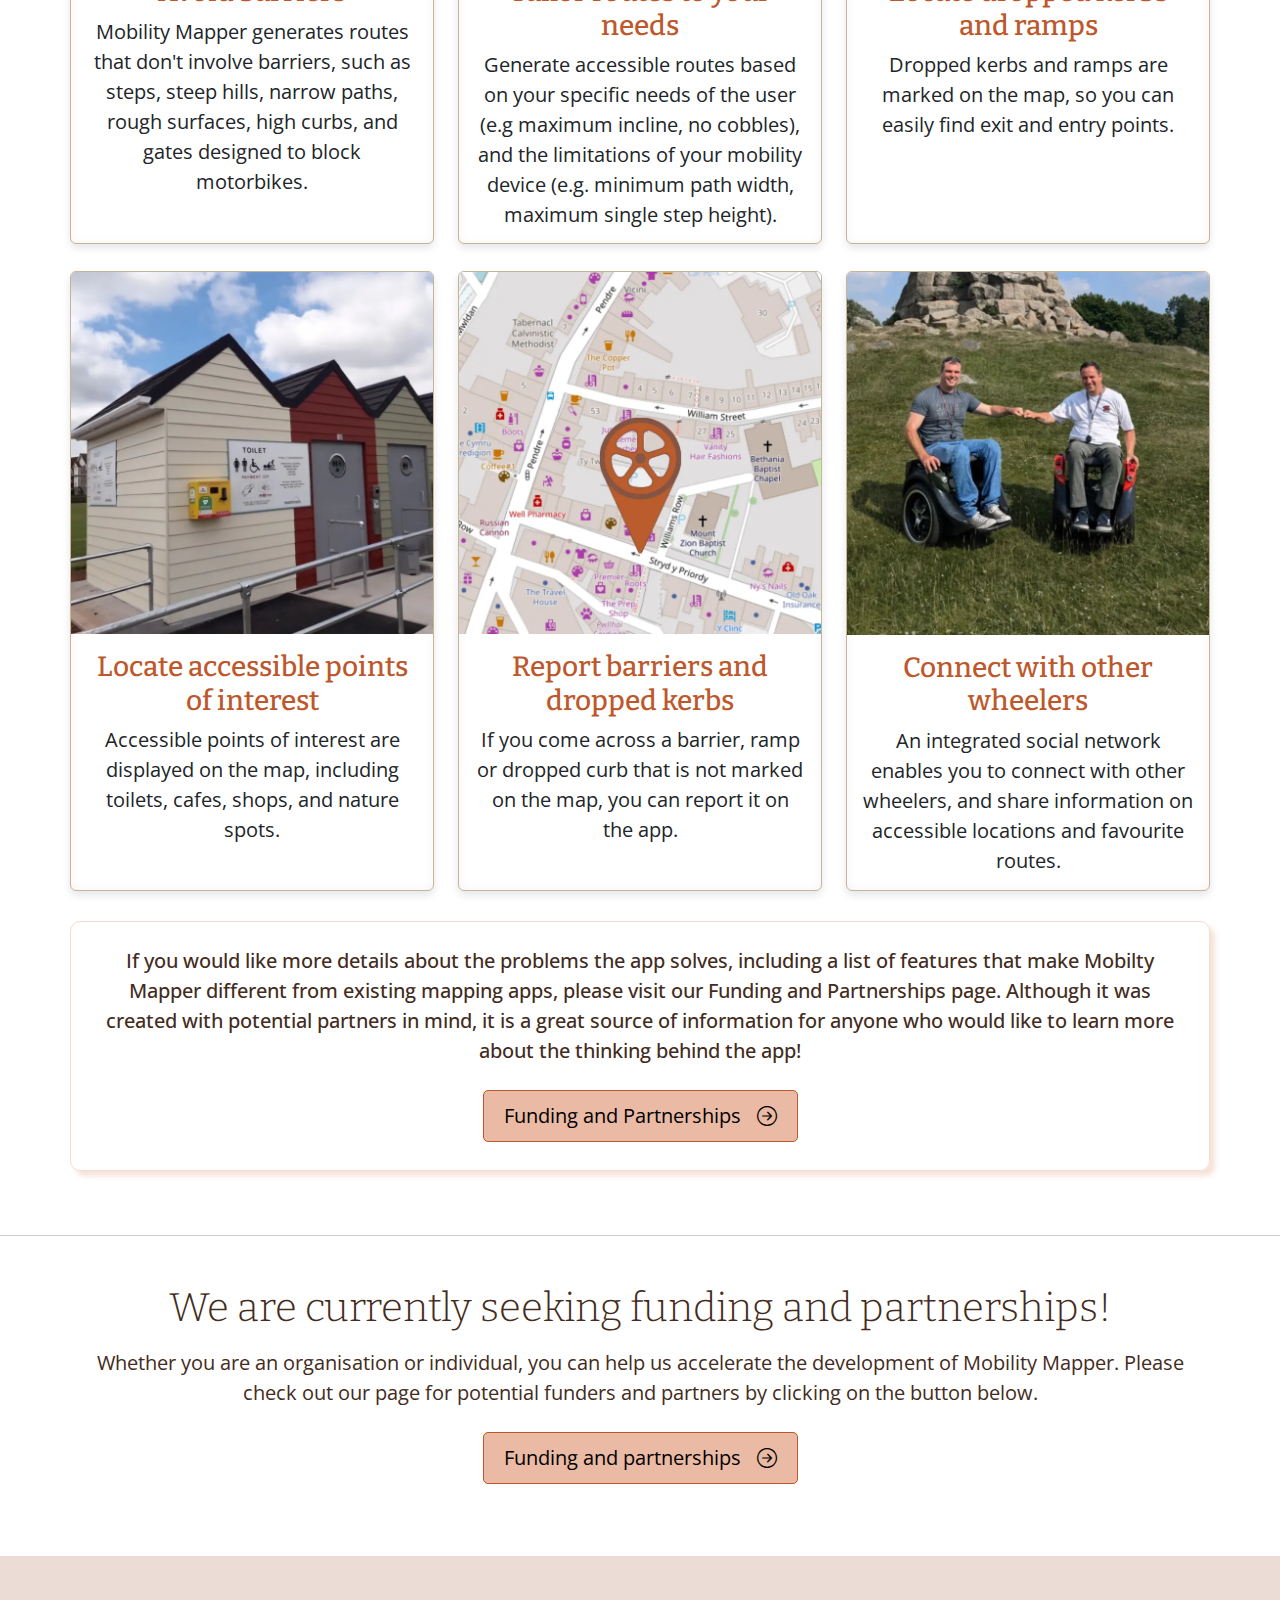
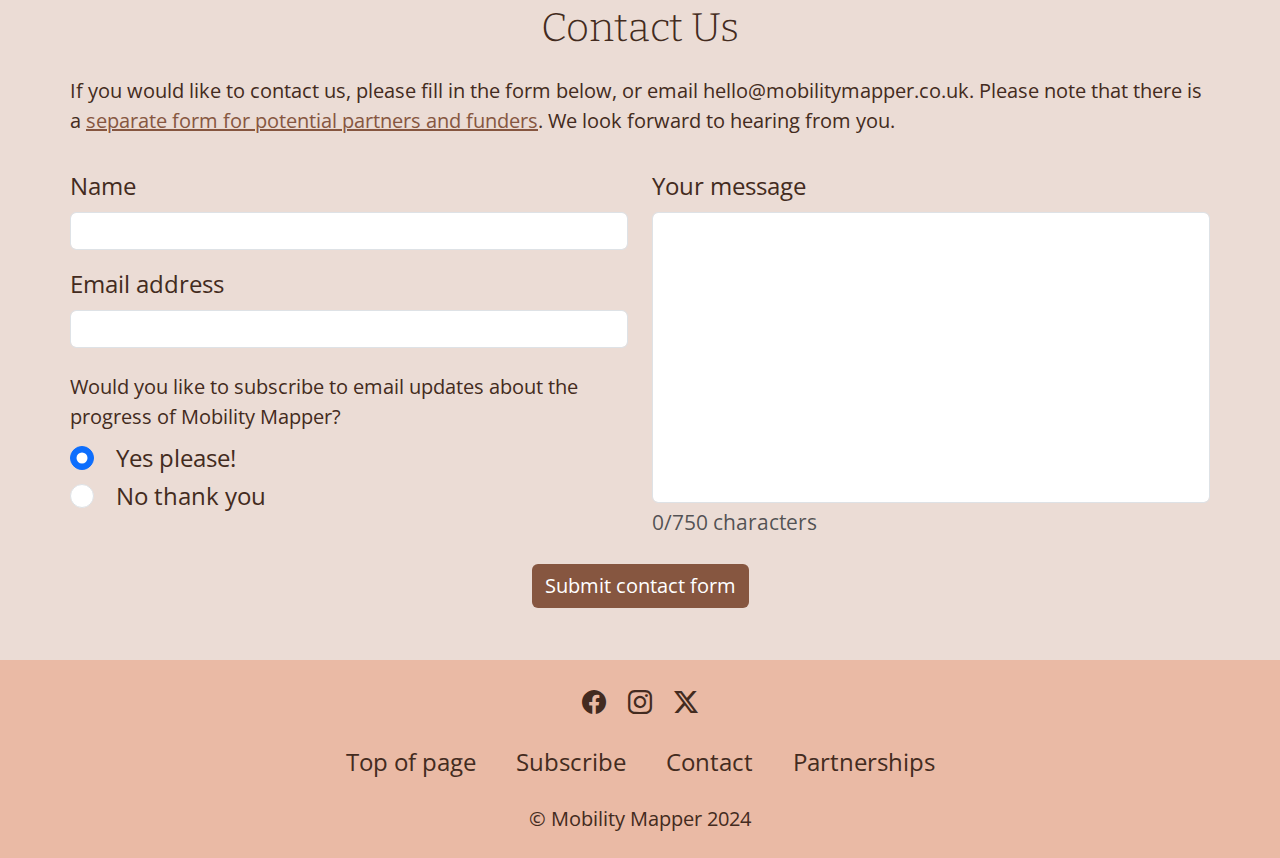
==== commit f9f88fd1: "Images: restored Mobility Mapper icons and marker back to png" ====
--- a/index.html
+++ b/index.html
@@ -20,7 +20,7 @@
 <body>
 
     <!-- Navbar, expands on tablets-->
-    <nav class="navbar navbar-expand-md">
+    <nav class="navbar navbar-expand-md" role="navigation" aria-label="main navigation">
         <div class="container nav-container">
 
             <!-- Logo - left aligned-->
@@ -30,8 +30,8 @@
 
             <!-- Hamburger menu icon for sm screens -->
             <button class="navbar-toggler" type="button" data-bs-toggle="collapse"
-                data-bs-target="#navbarSupportedContent" aria-controls="navbarSupportedContent" aria-expanded="false"
-                aria-label="Toggle navigation">
+                data-bs-target="#navbarSupportedContent" aria-controls="navbarSupportedContent" 
+                aria-expanded="false" aria-label="Toggle navigation">
                 <span class="navbar-toggler-icon"></span>
             </button>
 
@@ -60,7 +60,7 @@
         <h1 class="invisible">Mobility Mapper</h1>
 
         <!-- Hero image with cover title -->
-        <section class="hero" id="hero-home">
+        <section class="hero" id="hero-home" role="banner" aria-labelledby="home-title-md">
 
             <!-- Cover title - for sm screens only  -->
             <div class="cover-title-sm background-orange-4-a p-2 mt-2">
@@ -132,12 +132,12 @@
     <main>
 
         <!-- Key Features Section -->
-        <section id="key-features" class="container my-5 pb-3">
+        <section id="key-features" class="container my-5 pb-3" role="region" aria-labelledby="key-features-title">
             <div class="row">
 
                 <!-- Key Features Title -->
                 <div class="col-12 text-center mb-4">
-                    <h2 class="display-6 mm-underline border-bottom-orange">Key Features</h2>
+                    <h2 id="key-features-title" class="display-6 mm-underline border-bottom-orange">Key Features</h2>
                     <p class="mt-2">
                         Mobility Mapper is designed to make navigation and route planning 
                         effortless and accessible for users of wheeled mobility devices. 
@@ -279,7 +279,7 @@
             </a>
         </section>
 
-        <button id="backToTop" title="Back to Top"><i class="bi bi-arrow-up-circle"></i></button>
+        <button id="backToTop" title="Back to Top" aria-label="Scroll back to the top of the page"><i class="bi bi-arrow-up-circle"></i></button>
 
     </main>
 
@@ -287,11 +287,11 @@
     <footer class="background-orange-2">
 
         <!-- Personal contact form -->
-        <section class="mt-6 py-5 px-1 form-background form-xxl-padding" id="contact-form-section">
+        <section class="mt-6 py-5 px-1 form-background form-xxl-padding" id="contact-form-section" role="form" aria-labelledby="contact-form-heading">
             <div class="container">
 
                 <div class="mb-4">
-                    <h2 class="display-6 text-center">Contact Us</h2>
+                    <h2 id="contact-form-heading" class="display-6 text-center">Contact Us</h2>
                     <div id="contact-message">
                         <!-- This is replaced by the response message when the contact form is submitted -->
                         <p class="text-start py-3">If you would like to contact us, please fill in
@@ -342,7 +342,7 @@
                         <div class="col-12 col-lg-6 mt-0">
                             <label for="message" class="form-label">Your message</label>
                             <textarea class="form-control auto-expand-textarea-md" rows="5" id="message" name="message"
-                                maxlength="750" required></textarea>
+                                maxlength="750" aria-describedby="charCountInfo" required></textarea>
                             <div class="form-text">
                                 <span id="charCount">0</span>/750 characters
                             </div>
@@ -402,7 +402,7 @@
 
                 <!-- Modal header -->
                 <div class="modal-header">
-                    <img src="./assets/images/marker_300_x_501.webp" alt="Mobility Mapper marker" class="modal-marker">
+                    <img src="./assets/images/marker_300_x_501.png" alt="Mobility Mapper marker" class="modal-marker">
                     <h1 class="modal-title" id="modal-label">Subscribe</h1>
                     <button type="button" class="btn-close" data-bs-dismiss="modal" aria-label="Close"></button>
                 </div>
--- a/assets/css/style.css
+++ b/assets/css/style.css
@@ -293,7 +293,8 @@
 }
 
 .navbar .logo {
-	height: 40px
+	height: 40px;
+	width: auto;
 }
 
 .navbar-brand {
@@ -339,13 +340,13 @@
 
 /* Home page hero image */
 #hero-home {
-	background-image: url("../images/home_hero_image.jpg");
+	background-image: url("../images/home_hero_image.webp");
 	background-position: 95% 100%;
 }
 
 /* Partnerships page hero image */
 #hero-partnerships {
-	background-image: url("../images/partnerships.jpg");
+	background-image: url("../images/partnerships.webp");
 	background-position: 100% 100%;
 }
 
@@ -464,7 +465,7 @@
 	background-size: cover;
 	background-repeat: no-repeat;
 	position: relative; /* For adding text relative to the image */
-	background-image: url("../images/wheelchair_indoors.jpg");
+	background-image: url("../images/wheelchair_indoors.webp");
 	background-position: 39% 100%;
 }
 
@@ -718,7 +719,7 @@
 	/* Home page cover title must be smaller to not cover the persons head */
 	/* Reposition home page hero image */
 	#hero-home {
-		background-image: url("../images/home_hero_image.jpg");
+		background-image: url("../images/home_hero_image.webp");
 		background-position: 93% 100%;
 	}
 
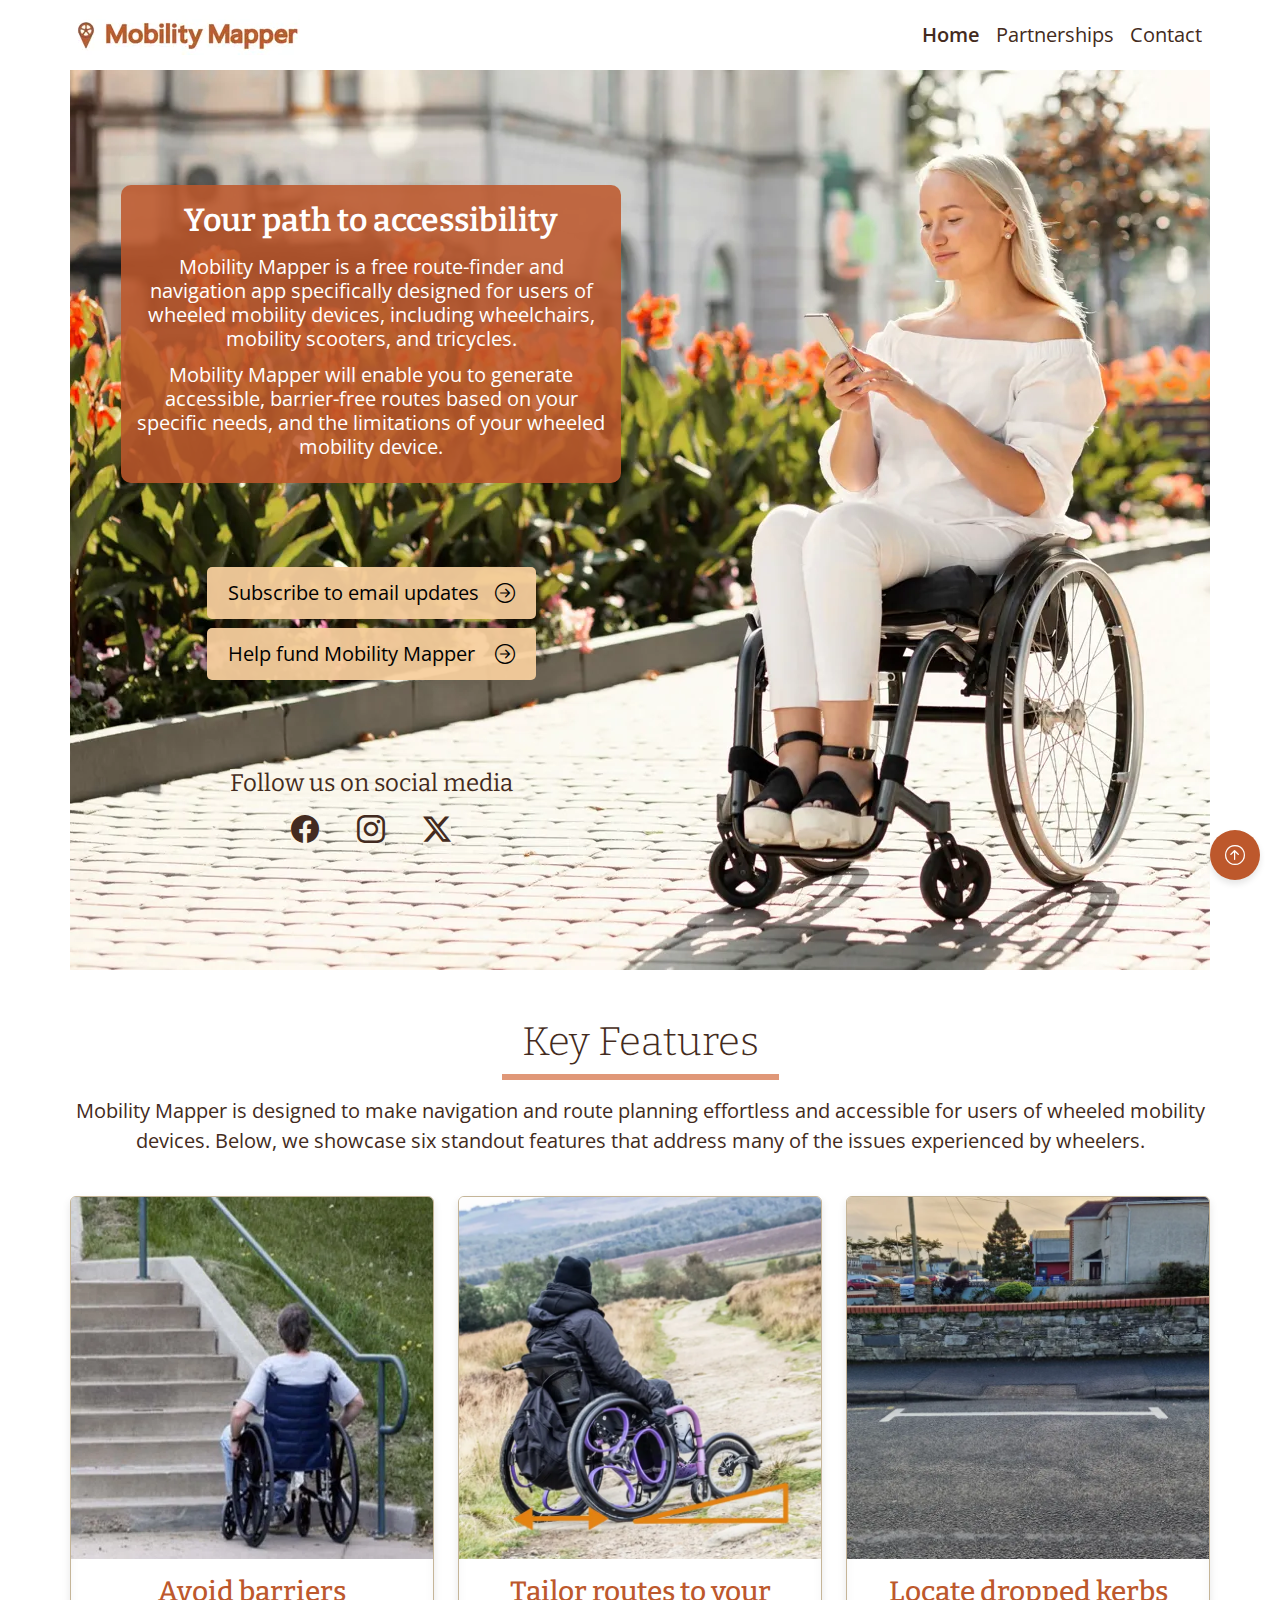
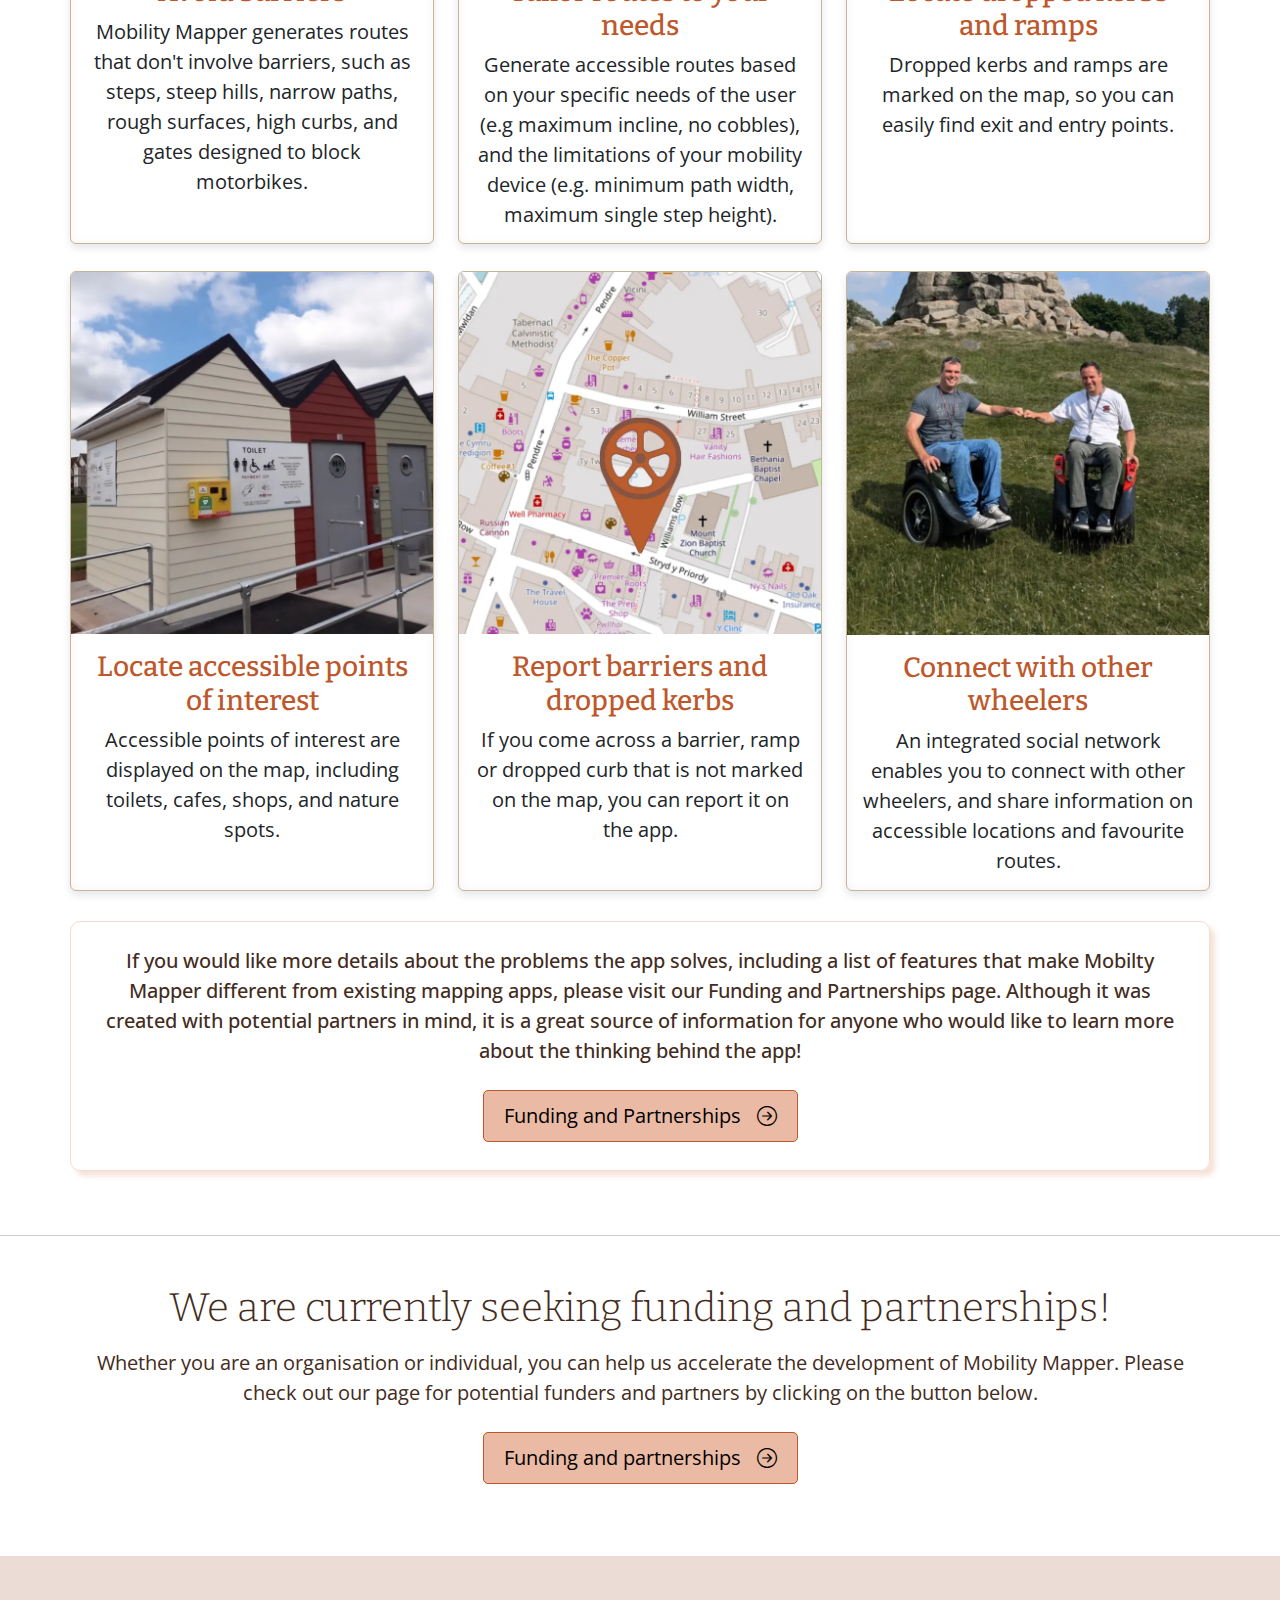
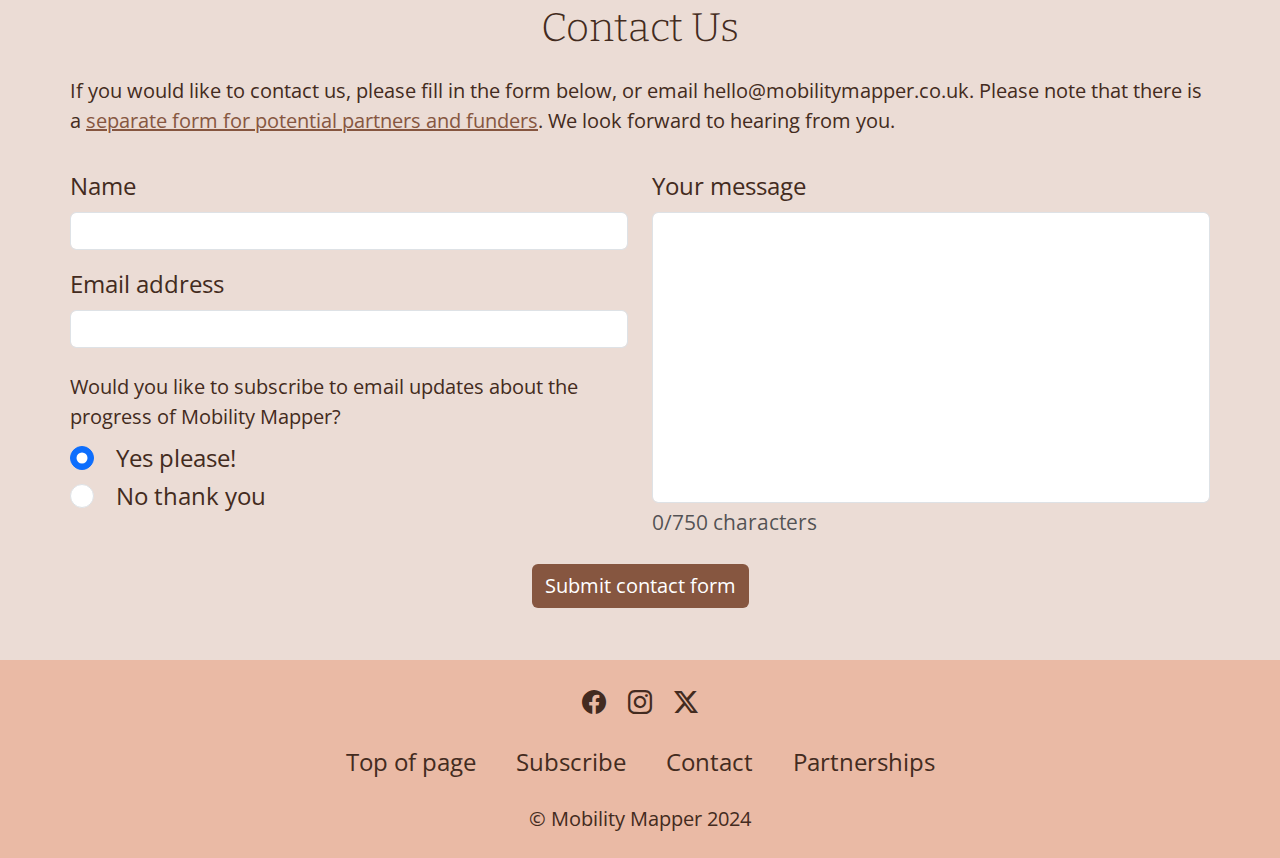
==== commit 18889bb2: "Images: changed narrow paths and dropped kerbs images" ====
--- a/index.html
+++ b/index.html
@@ -185,7 +185,7 @@
                 <!-- Dropped kerbs -->
                 <div class="col-12 col-md-6 col-xl-4">
                     <div class="card">
-                        <img src="./assets/images/dropped_kerb_london.webp" class="card-img-top"
+                        <img src="./assets/images/dropped_kerb.webp" class="card-img-top"
                             alt="A dropped kerb on a path next to a road.">
                         <div class="card-body">
                             <div>
--- a/assets/css/style.css
+++ b/assets/css/style.css
@@ -492,15 +492,15 @@
 
 /* Custom bullet points with wheel icon */
 ul.mm-bullets > li {
-    background-image: url('../images/wheel_bullet.png');
+    background-image: url('../images/wheel_no_background_300_x_300.png');
+	background-size: var(--bs-body-font-size); /* Adjust size of the wheel image */
     background-repeat: no-repeat;
-    background-position: 0 0.5rem; /* Adjust vertical alignment */
-    padding-left: 2rem; 			/* Space for the wheel image */
+    background-position: 0 calc(var(--bs-body-font-size)/3.8); /* Adjust vertical alignment */
+    padding-left: calc(1.65*var(--bs-body-font-size)); 		 /* Space for the wheel image */
 	list-style-type: none;
 	padding-bottom: 0.5rem;
 	display: list-item; /* Retain bullets while keeping items inline */
 	text-align: left; 	/* Ensure text is left-aligned */
-	width: auto; 		/* Prevent items from taking full width */
 	margin-bottom: 0.5rem; /* Add spacing between list items */
 }
 
@@ -675,6 +675,11 @@
 	color: var(--color-coffee-4);
 }
 
+#contact-message a:hover {
+	color: var(--color-orange-4);
+}
+
+
 .form-label {
 	margin-top: 1rem;
 }
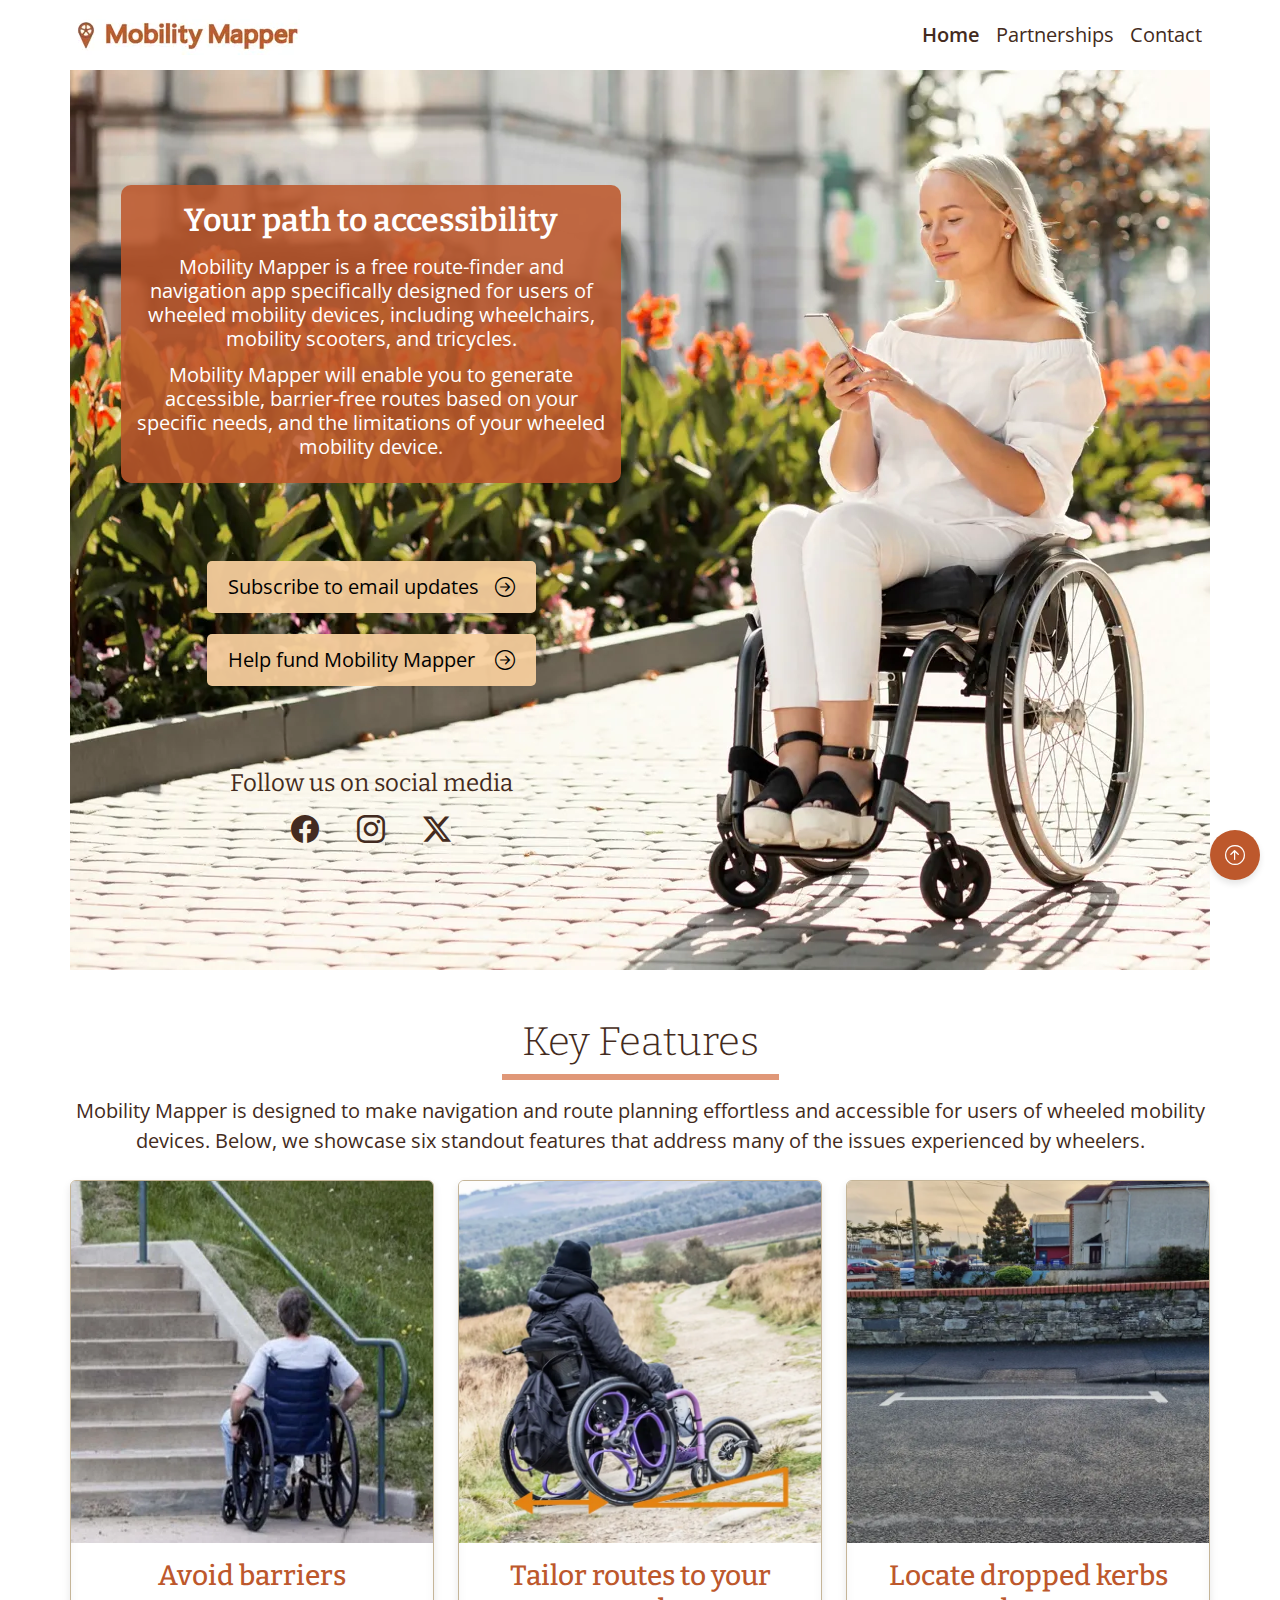
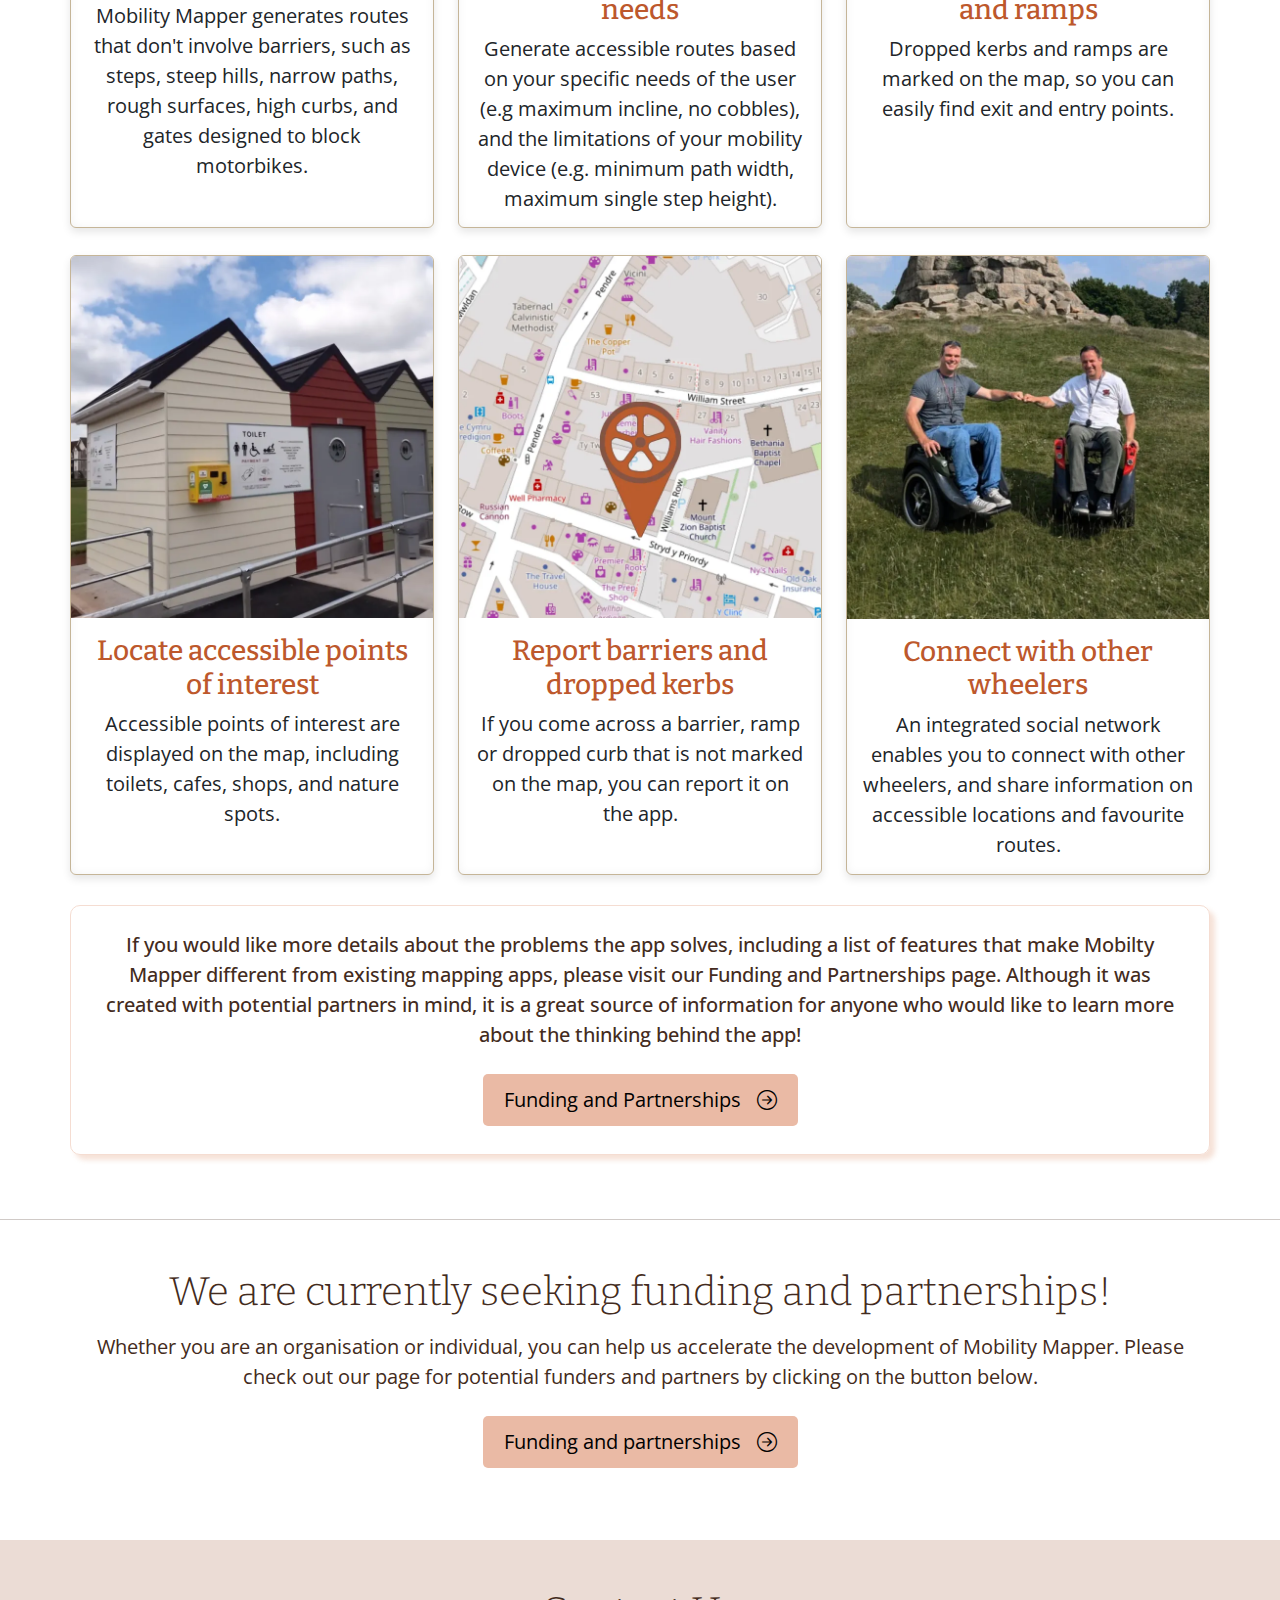
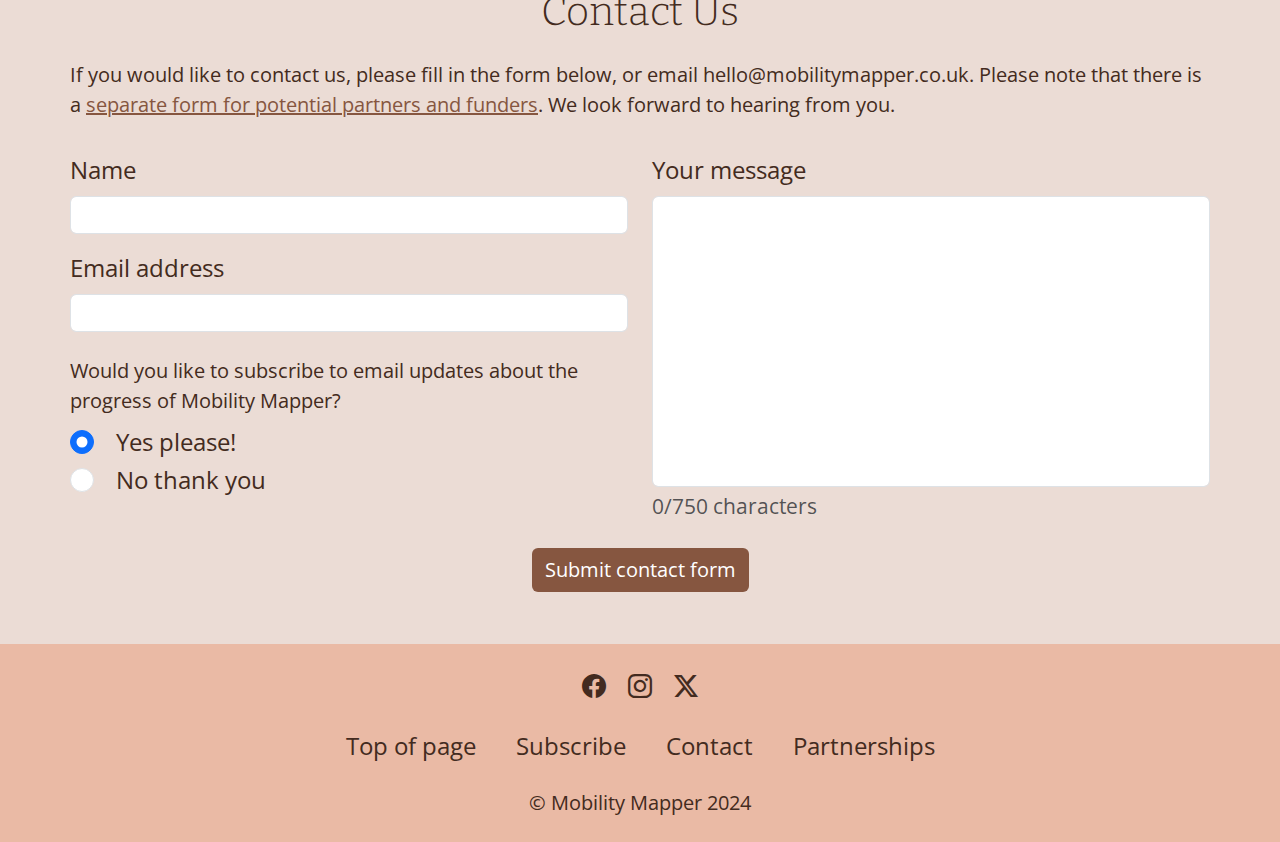
==== commit 83c33bd0: "Partnerships: reduced icon container size on tiny screens, and reduced container padding" ====
--- a/index.html
+++ b/index.html
@@ -89,7 +89,7 @@
             <div id="cover-call-to-action">
 
                 <!-- Subscribe to emails - opens a form in a modal -->
-                <button type="button" class="btn btn-lg button-orange button-mango-md mb-3 mb-md-1"
+                <button type="button" class="btn btn-lg button-orange button-mango-md mb-3 mb-md-2 mb-xl-3"
                     data-bs-toggle="modal" data-bs-target="#modal">Subscribe to email updates <i
                         class="bi bi-arrow-right-circle align-end"></i></button>
 
@@ -108,7 +108,7 @@
                 </div>
 
                 <!-- Social media icons -->
-                <div class="h3 mt-2">
+                <div class="h3 mt-3 mt-md-2">
                     <!-- Facebook -->
                     <a href="https://www.facebook.com/profile.php?id=61556696245180" target="_blank"
                         rel="noopener noreferrer" aria-label="Go to the Mobility Mapper Facebook page">
@@ -136,7 +136,7 @@
             <div class="row">
 
                 <!-- Key Features Title -->
-                <div class="col-12 text-center mb-4">
+                <div class="col-12 text-center mb-2">
                     <h2 id="key-features-title" class="display-6 mm-underline border-bottom-orange">Key Features</h2>
                     <p class="mt-2">
                         Mobility Mapper is designed to make navigation and route planning 
--- a/assets/css/style.css
+++ b/assets/css/style.css
@@ -133,13 +133,17 @@
 
 /* Parnerships differentiators list icons */
 /* This needs to be before the background colours in this file to work */
-.icon-svg {
+.icon-container {
 	height: calc(3rem + .7vw);
-    width: auto;
+    width: calc(3rem + .7vw);
     margin-right: 15px; /* Space between the icon and text */
-    object-fit: cover;
 	border: 2px solid;
     border-radius: 5px;
+	text-align: center; /* Optional: Align content horizontally */
+    vertical-align: middle; /* Optional: Align content vertically */
+    display: flex; /* To manage child alignment */
+    justify-content: center; /* Center horizontally */
+    align-items: center; /* Center vertically */
 }
 
 /* background colours */
@@ -221,7 +225,6 @@
 .button-orange-light {
 	background-color: var(--color-orange-2);
 	color: black;
-	border: 1px solid var(--color-orange-4);
 }
 
 .button-orange:hover {
@@ -595,6 +598,42 @@
 	margin: 0; /* Remove default margin */
 }
 
+/* Icons */
+
+#wheel-icon {
+	height: calc(2.2rem + .7vw);
+    width: calc(2.2rem + .7vw);
+    object-fit: cover;
+}
+
+/* Icon size */
+#differentiators-list i {
+	font-size: calc(2rem + .7vw);
+}
+
+#differentiators-list i.fa-desktop, 
+#differentiators-list i.fa-map-location-dot,
+#differentiators-list i.fa-database {
+	font-size: calc(1.8rem + .7vw);
+}
+
+/* Icon colours */
+.fa-route, .fa-mobile-screen, .fa-share-nodes {
+	color: var(--color-brown-4);
+}
+
+.fa-mountain, .fa-map-location-dot {
+	color: var(--color-coffee-4);
+}
+
+.fa-rotate-right, .fa-database {
+	color: var(--color-green-4);
+}
+
+.fa-desktop, .fa-bus {
+	color: var(--color-orange-4);
+}
+
 /* MM will also benefit section */
 
 .who-else-box {
@@ -608,7 +647,7 @@
     display: flex;
     justify-content: center;
     align-items: center;
-    min-width: 100px; /* Ensure icon is not squashed */
+    /* min-width: 100px; Ensure icon is not squashed */
     width: 100px;
     height: 100px;
     border-radius: 50%;
@@ -632,9 +671,8 @@
 }
 
 .who-else-icon {
-	height: calc(3rem + .7vw);
-    width: auto;
-    object-fit: cover;
+	font-size: calc(1.8rem + .7vw);
+	color: var(--color-orange-4);
 }
 
  /* Back to Top Button */
@@ -742,6 +780,27 @@
 		font-size: 1.2rem;
 		margin: 0 0 0.15rem 0 !important; /* margin top right bottom left */
 	}
+
+	/* Parterships Page Key Differentiators */
+
+	/* Reduce padding on tiny screens */
+	#further-benefits .container {
+		padding-left: 0.3rem;
+		padding-right: 0.5;
+	}
+
+	.who-else-box {
+		align-items: flex-start;
+	}
+	
+	.circle-icon {
+		width: 80px;
+		height: 80px;
+	}
+
+	.who-else-text {
+		padding-left: 0.3rem;
+	}
 }
 
 
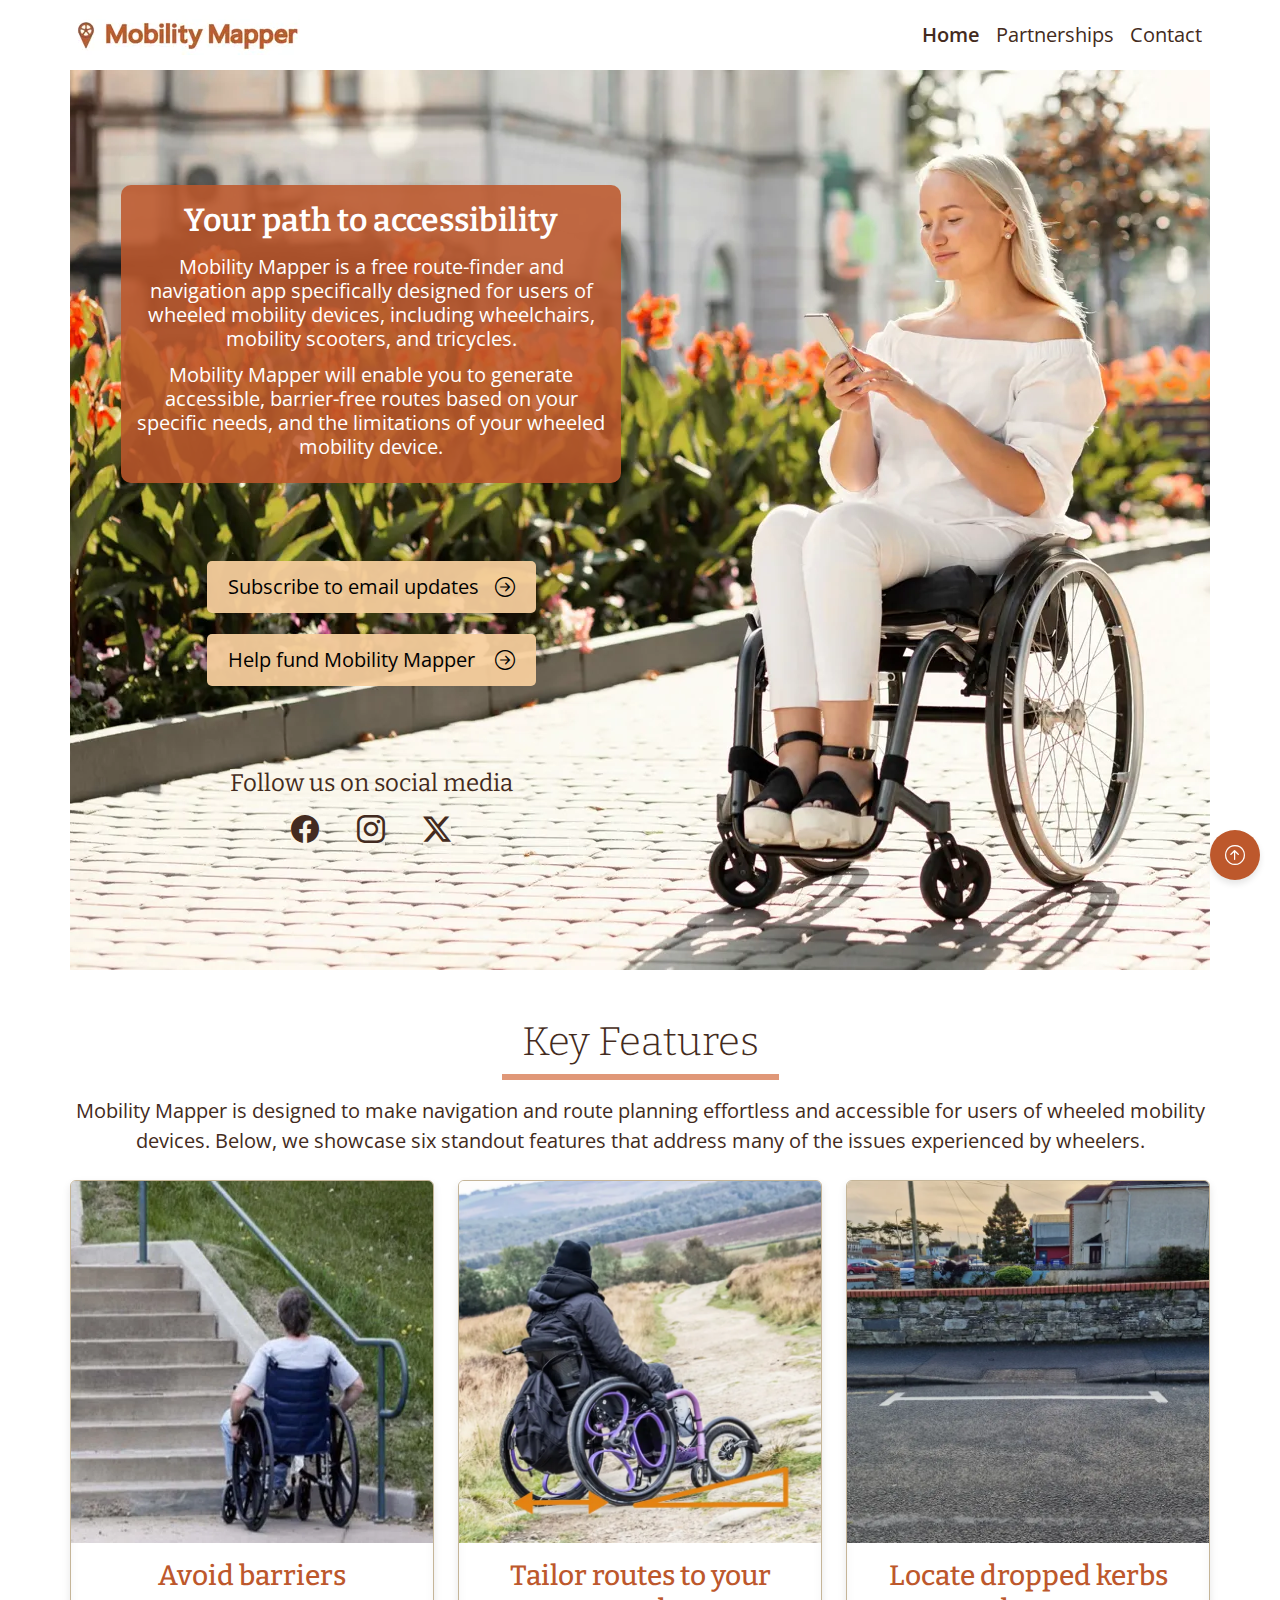
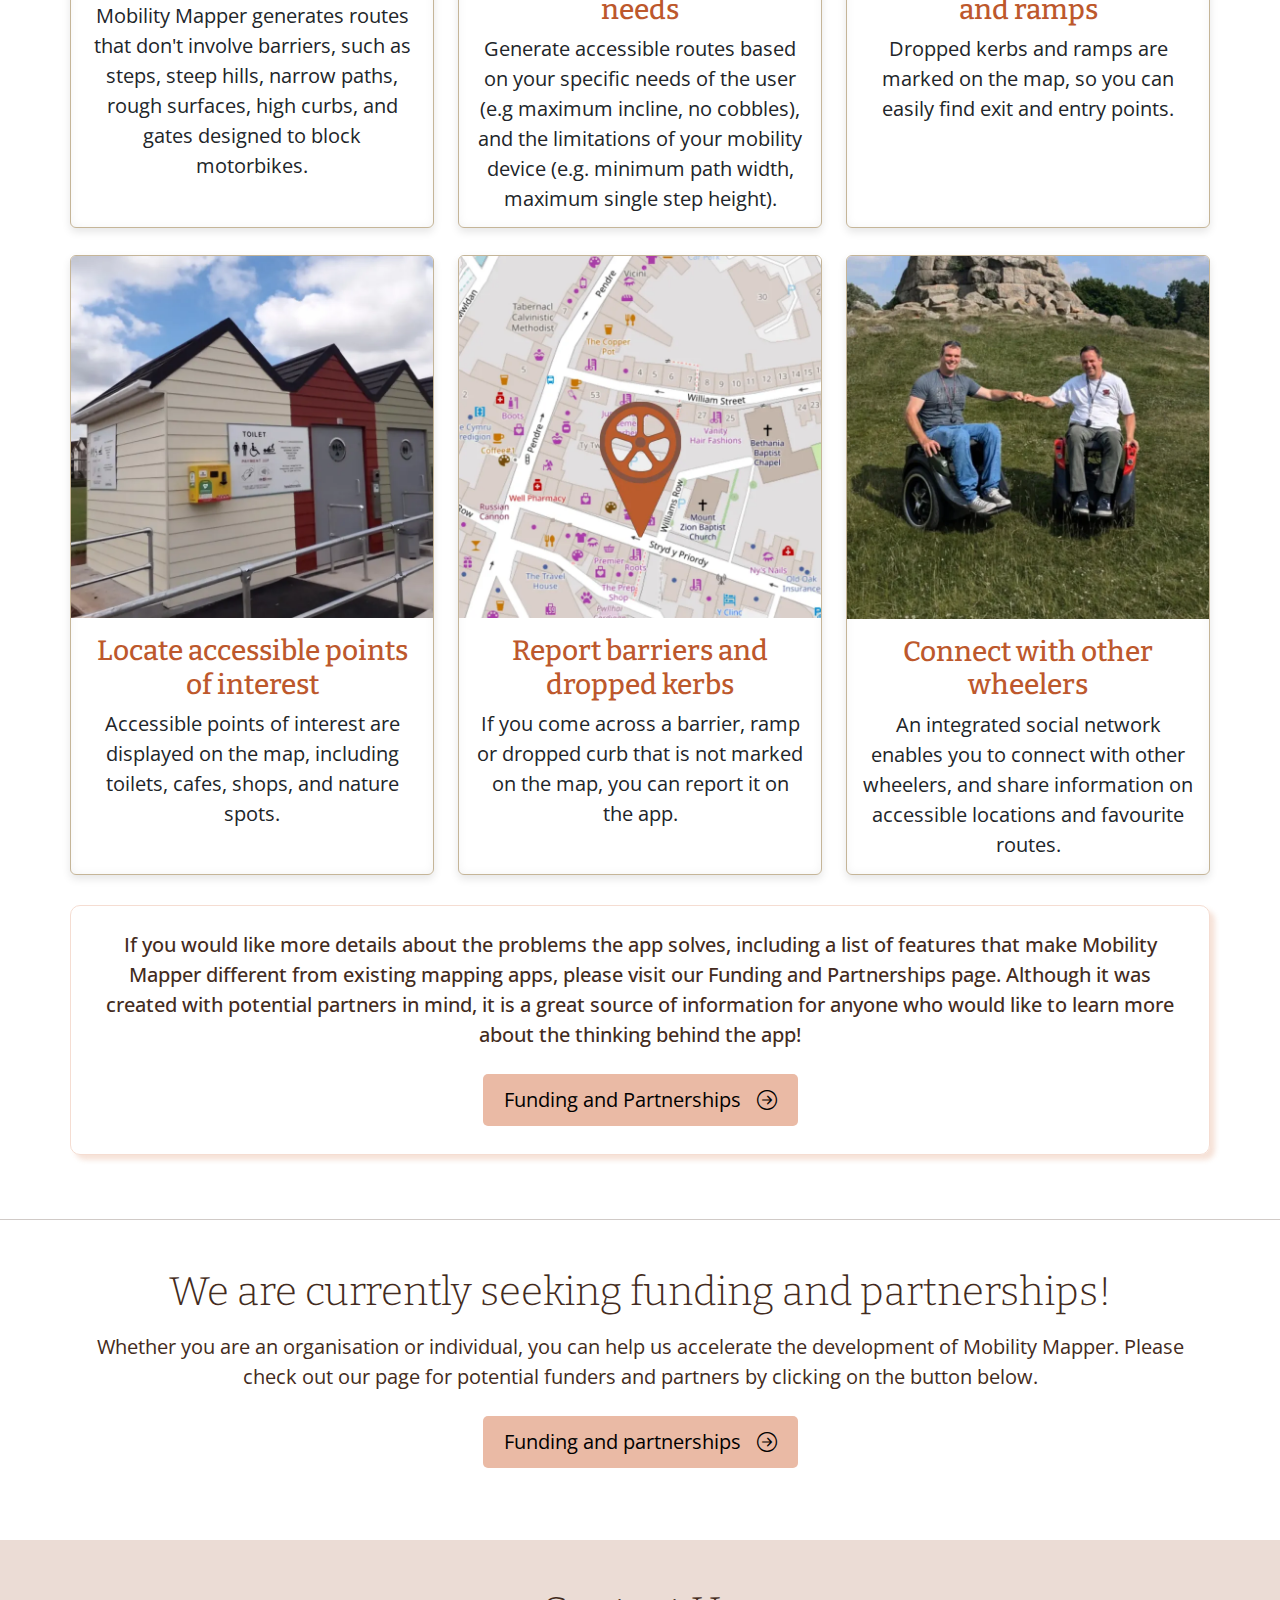
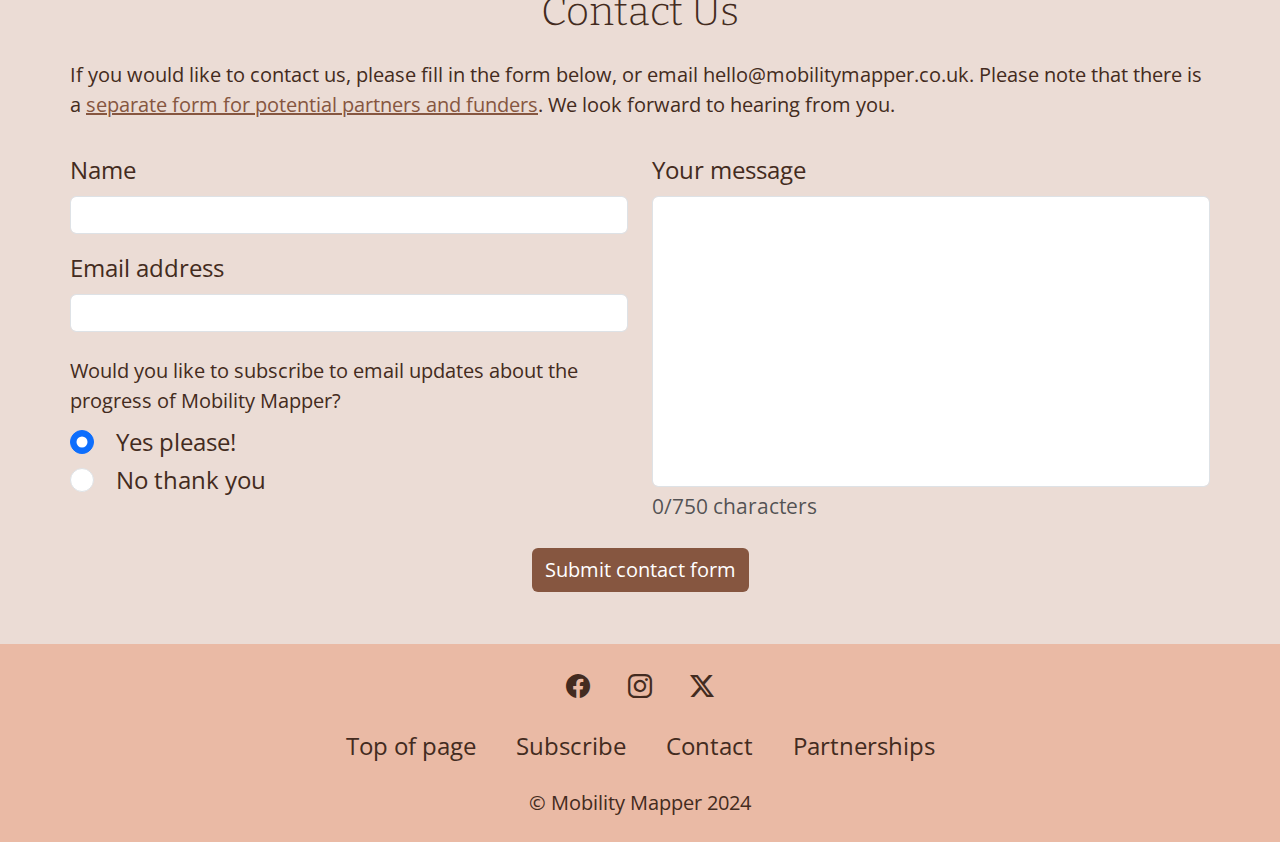
==== commit 4f11a925: "HTML: corrected spelling mistakes" ====
--- a/index.html
+++ b/index.html
@@ -69,7 +69,7 @@
 
         </section>
 
-        <!-- Cover text: Below hero image for small screen sizes, on hero image for medium screns -->
+        <!-- Cover text: Below hero image for small screen sizes, on hero image for medium screens -->
         <div class="py-4 px-2 py-md-0 px-md-0 background-orange-linear" id="cover-text-call">
 
             <div class="cover-text font-white-md text-center background-orange-4-a-md pt-2 pb-3 p-md-3">
@@ -252,7 +252,7 @@
                 <div class="col-12 text-center mt-1">
                     <div class="p-4" id="key-features-text">
                         <p class="mb-4">If you would like more details about the problems the app solves, 
-                            including a list of features that make Mobilty Mapper different from existing 
+                            including a list of features that make Mobility Mapper different from existing 
                             mapping apps, please visit our Funding and Partnerships page. Although it was 
                             created with potential partners in mind, it is a great source of information 
                             for anyone who would like to learn more about the thinking behind the app!</p>
@@ -287,7 +287,7 @@
     <footer class="background-orange-2">
 
         <!-- Personal contact form -->
-        <section class="mt-6 py-5 px-1 form-background form-xxl-padding" id="contact-form-section" role="form" aria-labelledby="contact-form-heading">
+        <section class="mt-6 py-5 px-1 form-background form-xxl-padding" id="contact-form-section" aria-labelledby="contact-form-heading">
             <div class="container">
 
                 <div class="mb-4">
@@ -365,18 +365,18 @@
             <div class="text-center">
                 <a href="https://www.facebook.com/profile.php?id=61556696245180" target="_blank"
                     rel="noopener noreferrer" aria-label="Go to the Mobility Mapper Facebook page">
-                    <i class="bi bi-facebook mx-2"></i>
+                    <i class="bi bi-facebook mx-2 mx-md-3"></i>
                 </a>
                 <a href="https://www.instagram.com/mobilitymapper/" target="_blank" rel="noopener noreferrer" aria-label="Go to the Mobility Mapper Instagram page">
-                    <i class="bi bi-instagram mx-2"></i>
+                    <i class="bi bi-instagram mx-2 mx-md-3"></i>
                 </a>
                 <a href="https://www.x.com/MobilityMapper" target="_blank" rel="noopener noreferrer" aria-label="Go to the Mobility Mapper X page">
-                <i class="bi bi-twitter-x mx-2"></i>
+                <i class="bi bi-twitter-x mx-2 mx-md-3"></i>
                 </a>
             </div>
 
             <!-- Footer navigation -->
-            <div class="container py-4">
+            <div class="container py-4 footer-nav">
                 <!--equal spacing between the text links-->
                 <div class="row d-flex justify-content-center align-items-center gap-1 gap-md-3 px-2">
                     <div class="col-auto"><a href="index.html">Top of page</a></div>
